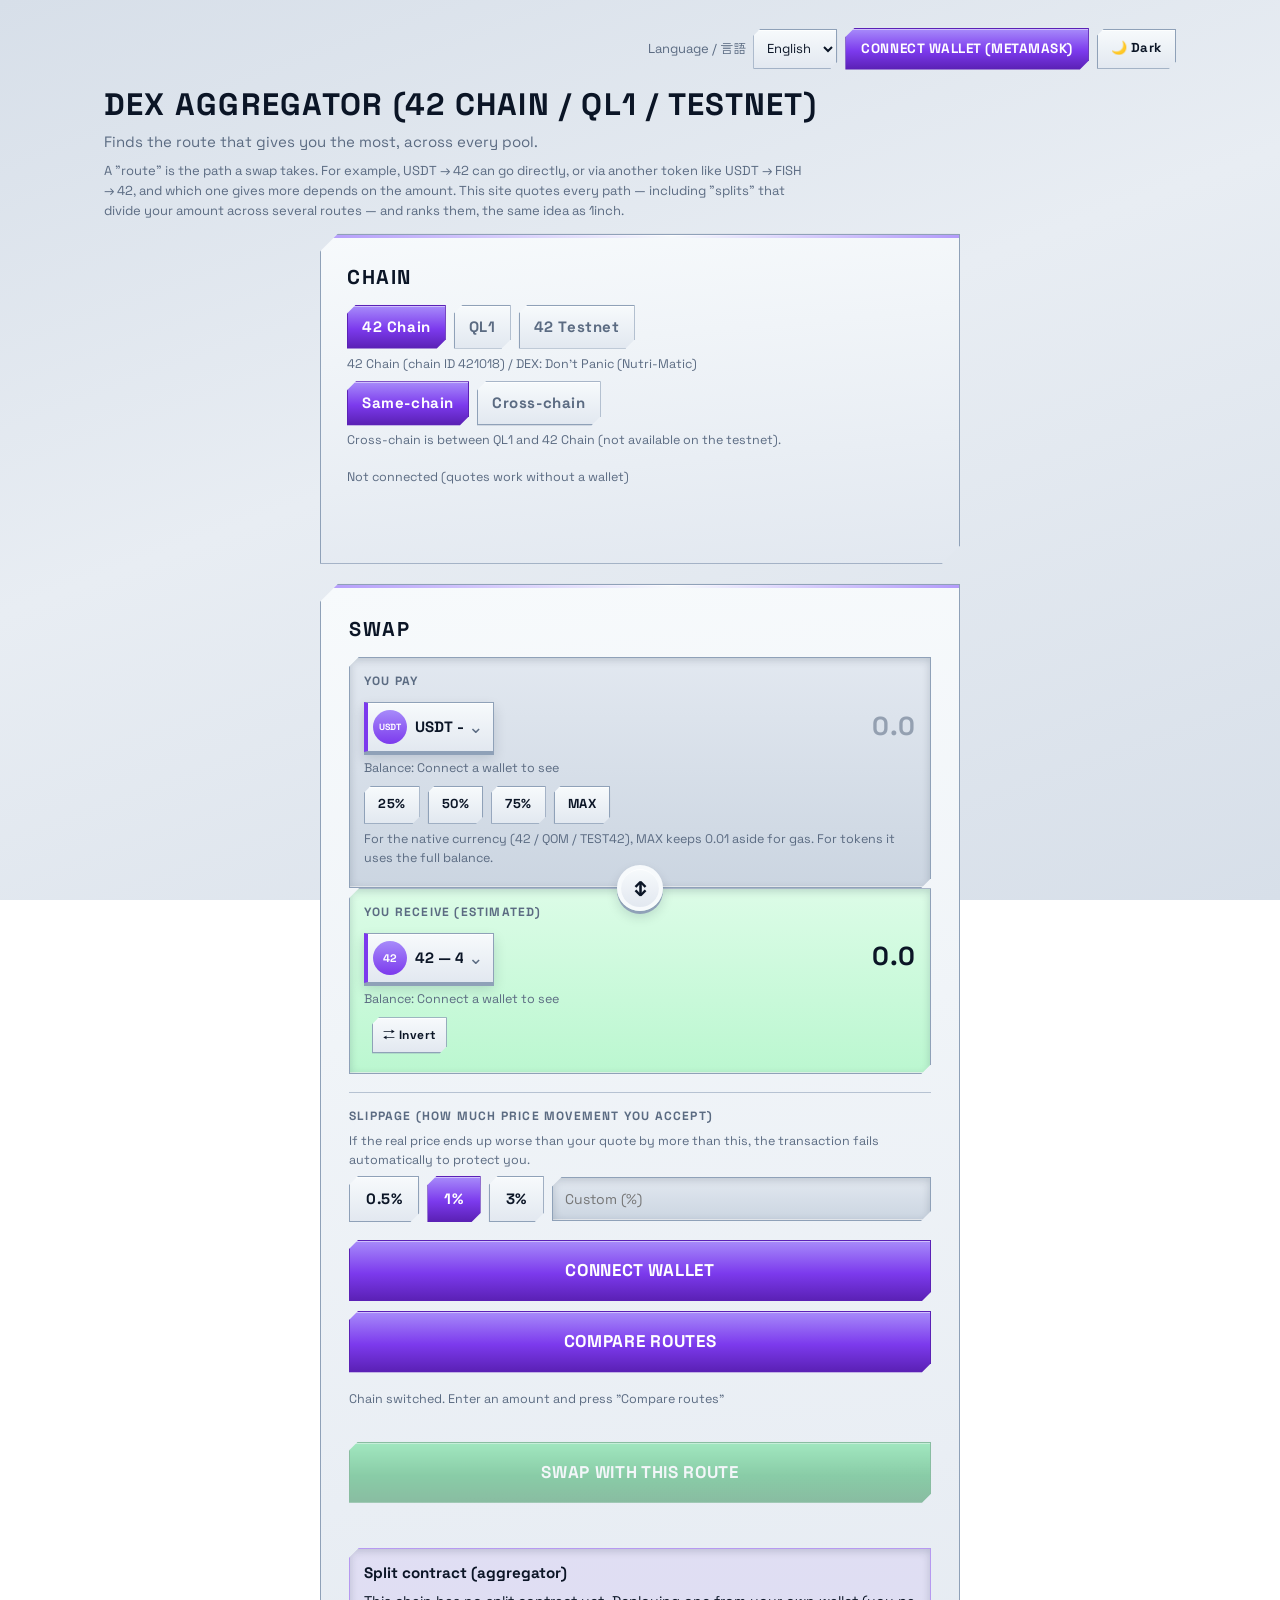
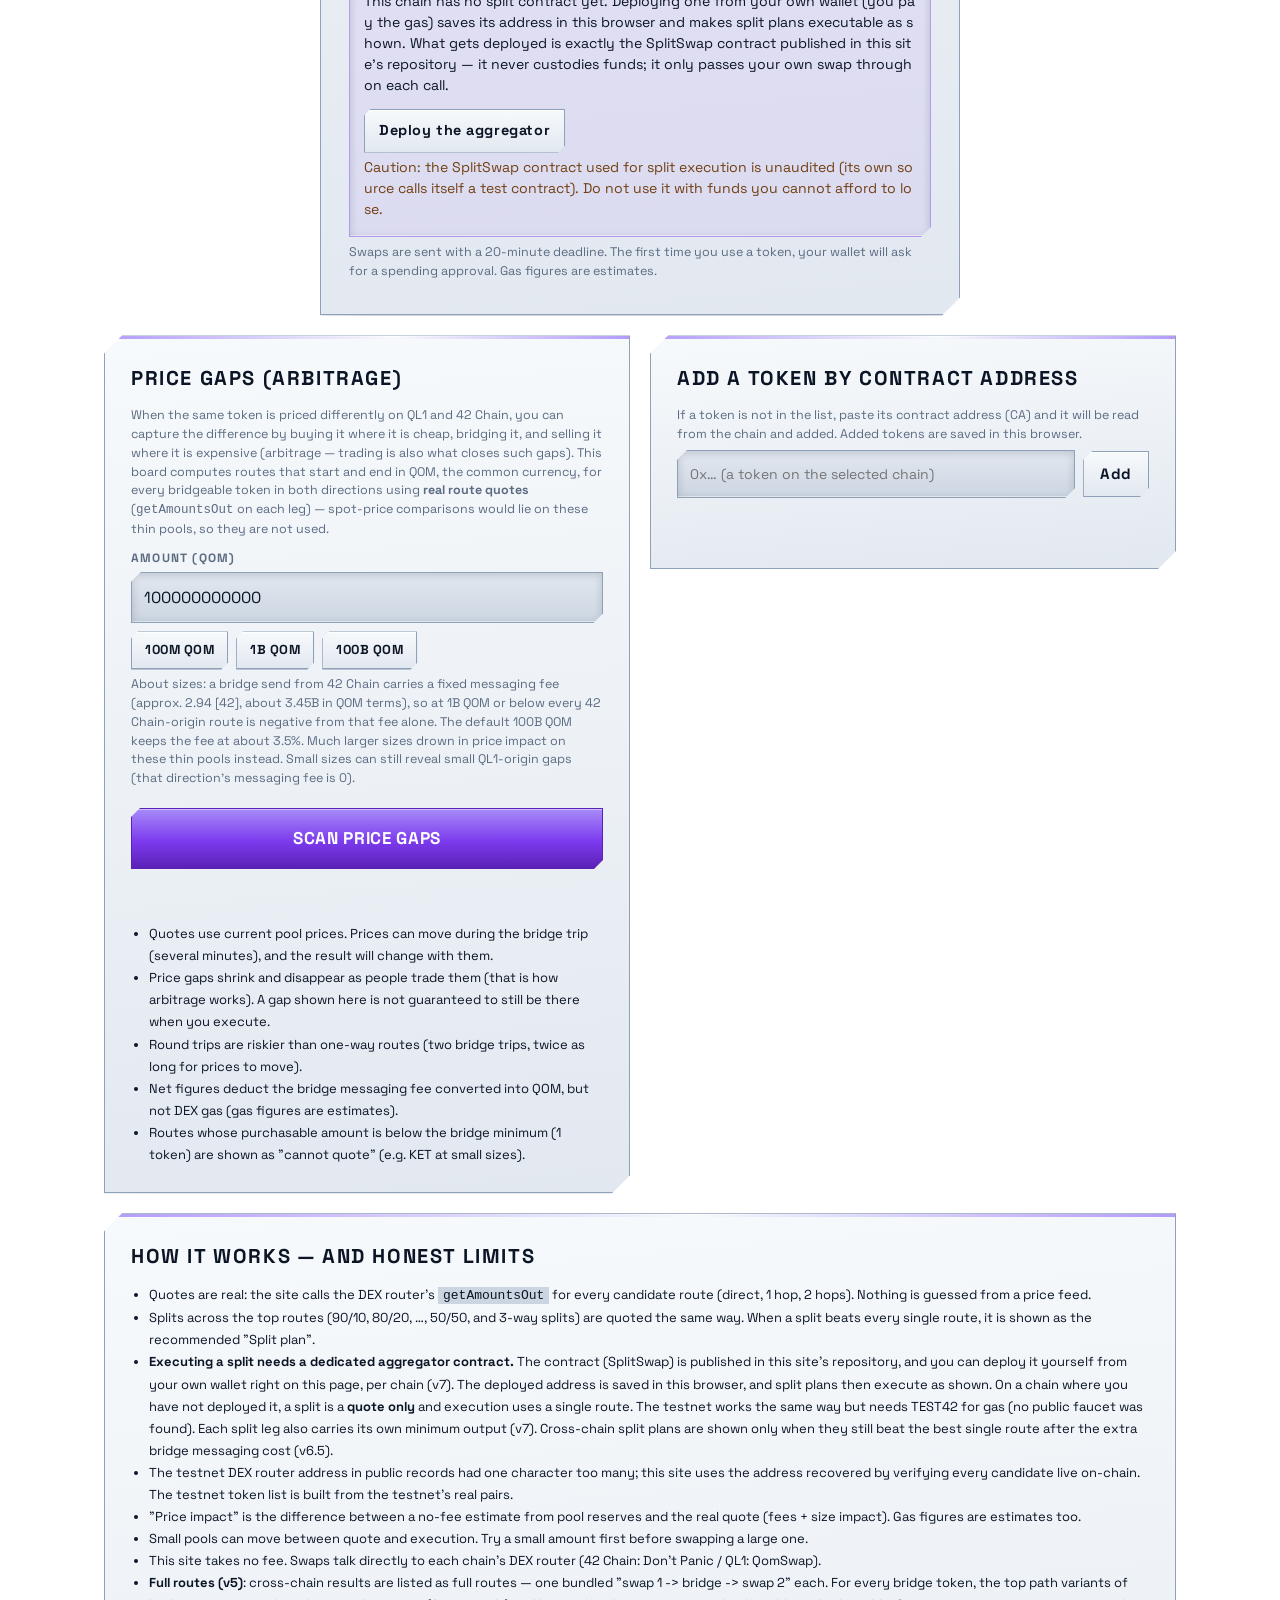
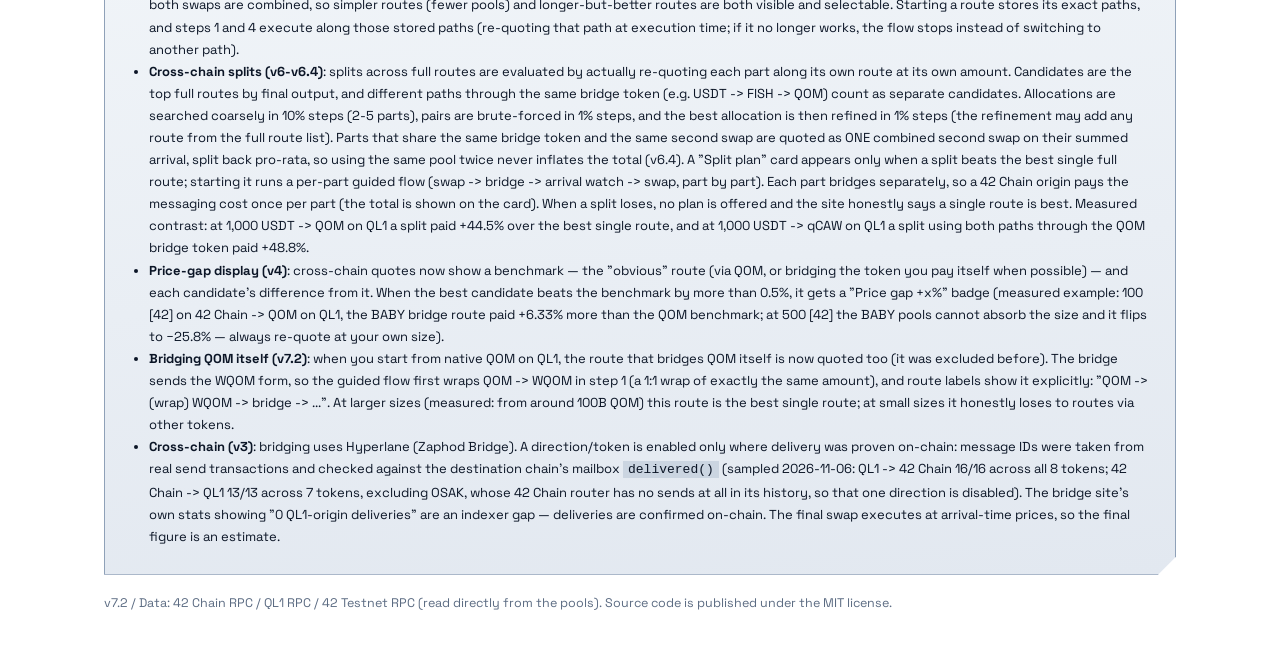
==== docs/en.html @ f406eeca "Always-visible connect button (2026-11-25): the connect buttons were already static and never hidden" ====
<!DOCTYPE html>
<html lang="en">
<head>
<meta charset="utf-8">
<meta name="viewport" content="width=device-width, initial-scale=1">
<title>DEX Aggregator (42 Chain / QL1 / 42 Testnet)</title>
<meta name="description" content="Compare direct, multi-hop and split routes across all pools on 42 Chain (Infinite), QL1 and the 42 testnet, and swap along the plan that gives you the most.">
<script>(function(){try{var t=localStorage.getItem('guppy-theme');document.documentElement.dataset.theme=(t==='dark'?'dark':'light');}catch(e){document.documentElement.dataset.theme='light';}})();</script>
<link rel="preconnect" href="https://fonts.googleapis.com">
<link rel="preconnect" href="https://fonts.gstatic.com" crossorigin>
<link href="https://fonts.googleapis.com/css2?family=Space+Grotesk:wght@500;600;700&family=Zen+Kaku+Gothic+New:wght@500;700;900&display=swap" rel="stylesheet">
<link rel="stylesheet" href="style.css?v=8">
</head>
<body>
<header>
  <div class="top-actions"><div class="lang-switch"><label>Language / 言語 <select id="langSel"><option value="en" selected>English</option><option value="ja">日本語</option></select></label></div><button id="connectBtn" type="button" class="header-connect">Connect wallet (MetaMask)</button><button id="themeToggle" type="button" class="theme-toggle" aria-label="Toggle background theme">🌙 Dark</button></div>
  <h1>DEX Aggregator (42 Chain / QL1 / Testnet)</h1>
  <p class="sub">Finds the route that gives you the most, across every pool.</p>
  <p class="sub small">A "route" is the path a swap takes. For example, USDT → 42 can go directly, or via another token like USDT → FISH → 42, and which one gives more depends on the amount. This site quotes every path — including "splits" that divide your amount across several routes — and ranks them, the same idea as 1inch.</p>
</header>
<main class="layout">

<div id="testnetBanner" class="testnet-banner" style="display:none">⚠ Testnet (TEST42) — this is not real money</div>

<section class="panel">
  <h2>Chain</h2>
  <div class="chain-row">
    <button id="chainInf" type="button" class="chain-btn active">42 Chain</button>
    <button id="chainQl1" type="button" class="chain-btn">QL1</button>
    <button id="chainTest" type="button" class="chain-btn">42 Testnet</button>
  </div>
  <p id="chainNote" class="count"></p>
  <div class="chain-row" style="margin-top:8px">
    <button id="modeSame" type="button" class="chain-btn active">Same-chain</button>
    <button id="modeCross" type="button" class="chain-btn">Cross-chain</button>
  </div>
  <p id="modeNote" class="count">Cross-chain is between QL1 and 42 Chain (not available on the testnet).</p>
  <div class="connect-row account-row">
    <span id="accountLine" class="count">Not connected (quotes work without a wallet)</span>
  </div>
  <p id="status" class="status"></p>
</section>

<section class="panel swap-panel" id="swapPanel">
  <h2>Swap</h2>

  <div class="pay-box">
    <div class="pay-label">You pay</div>
    <div class="pay-row">
      <div class="token-select-wrap"><span id="fromTokenBadge" class="token-badge" aria-hidden="true">USDT</span><select id="fromToken" aria-label="Token you pay"></select></div>
      <input id="amountIn" type="text" inputmode="decimal" autocomplete="off" placeholder="0.0" aria-label="Amount">
    </div>
    <p id="fromBalance" class="count"></p>
    <div class="chips">
      <button type="button" class="chip" data-pct="25">25%</button>
      <button type="button" class="chip" data-pct="50">50%</button>
      <button type="button" class="chip" data-pct="75">75%</button>
      <button type="button" class="chip" data-pct="MAX">MAX</button>
    </div>
    <p class="count">For the native currency (42 / QOM / TEST42), MAX keeps 0.01 aside for gas. For tokens it uses the full balance.</p>
  </div>

  <div class="flip-row"><button id="flipBtn" type="button" aria-label="Flip tokens">↓↑ Flip</button></div>

  <div class="pay-box receive">
    <div class="pay-label">You receive (estimated)</div>
    <div class="pay-row">
      <div class="token-select-wrap"><span id="toTokenBadge" class="token-badge" aria-hidden="true">42</span><select id="toToken" aria-label="Token you receive"></select></div>
      <div id="receiveOut" class="receive-out">0.0</div>
    </div>
    <p id="toBalance" class="count"></p>
    <p class="rate-row"><span id="rateLine"></span> <button id="rateInvertBtn" type="button" class="mini-btn" title="Invert rate">⇄ Invert</button></p>
    <p id="gasLine" class="count"></p>
  </div>

  <div class="slip">
    <div class="slip-label">Slippage (how much price movement you accept)</div>
    <p class="count">If the real price ends up worse than your quote by more than this, the transaction fails automatically to protect you.</p>
    <div class="slip-row">
      <button type="button" class="slip-btn" data-val="0.5">0.5%</button>
      <button type="button" class="slip-btn active" data-val="1">1%</button>
      <button type="button" class="slip-btn" data-val="3">3%</button>
      <input id="slipCustom" type="text" inputmode="decimal" placeholder="Custom (%)">
    </div>
  </div>

  <button id="connectBtnMain" type="button" class="big connect-cta">Connect wallet</button>
  <button id="quoteBtn" type="button" class="big">Compare routes</button>
  <div id="planArea"></div>
  <div id="routeList" class="route-list"></div>
  <p id="splitNote" class="split-note"></p>
  <p id="minLine" class="count"></p>
  <button id="swapBtn" type="button" class="big swap" disabled>Swap with this route</button>
  <p id="txResult" class="status"></p>
  <div id="aggArea" class="agg-area"></div>
  <p class="count">Swaps are sent with a 20-minute deadline. The first time you use a token, your wallet will ask for a spending approval. Gas figures are estimates.</p>
</section>

<section class="panel" id="crossPanel" style="display:none">
  <h2>Cross-chain swap (QL1 &lt;-&gt; 42 Chain)</h2>
  <p class="count">Swap into a token on the other chain. The flow has 4 steps — swap, bridge send, wait for arrival, final swap — and you confirm (sign) each step yourself. Nothing is sent automatically. Progress is saved in this browser, so you can close the page and resume.</p>
  <div class="fld">
    <span>Source chain -&gt; destination chain</span>
    <div class="chain-row" style="margin-top:6px">
      <button id="xSrcQl1" type="button" class="chain-btn active">From QL1</button>
      <button id="xSrcInf" type="button" class="chain-btn">From 42 Chain</button>
      <span class="count">-&gt; <b id="xDstLabel">42 Chain</b></span>
    </div>
  </div>
  <label class="fld">Token you pay (on the source chain)
    <span class="token-select-wrap token-select-wrap--field"><span id="xFromTokenBadge" class="token-badge" aria-hidden="true">QSWAP</span><select id="xFromToken" aria-label="Token you pay (cross-chain)"></select></span>
  </label>
  <p id="xFromBalance" class="count"></p>
  <label class="fld">Amount
    <input id="xAmount" type="text" inputmode="decimal" autocomplete="off" placeholder="0.0" aria-label="Amount (cross-chain)">
  </label>
  <label class="fld">Token you receive (on the destination chain)
    <span class="token-select-wrap token-select-wrap--field"><span id="xToTokenBadge" class="token-badge" aria-hidden="true">FISH</span><select id="xToToken" aria-label="Token you receive (cross-chain)"></select></span>
  </label>
  <button id="xQuoteBtn" type="button" class="big">Compare cross-chain</button>
  <p id="xStatus" class="status"></p>
  <div id="xCandidates" class="route-list"></div>
  <div id="xFlow"></div>
  <button id="xAbandon" type="button" style="display:none;margin-top:10px">Abandon (clear progress)</button>
  <p class="count">Only tokens with verified bridge deliveries can be used as the bridge token (QOM / BABY / CAW / FATHER / HAWK / KET / O / OSAK — except OSAK from 42 Chain to QL1, where no sends could be verified). <b>Any token with a working bridge connection can be used as the bridge token</b> — the mechanism does not differ per token. For each bridge token, the combinations of swap paths (full routes) are all listed, so you can see why a longer route pays more and what a simpler route would pay, and choose for yourself. Splits across full routes are quoted too, and a split plan card is shown only when a split actually beats the best single route (each part bridges separately, so the 42 Chain messaging cost is charged once per part). The bridge fee is 0. Sending from 42 Chain also costs a messaging fee (approx. 2.94 [42], re-fetched at send time); sending from QL1 measured 0. Arrival can take several minutes (one measured case took about 5 minutes).</p>
</section>

<section class="panel" id="arbPanel">
  <h2>Price gaps (arbitrage)</h2>
  <p class="count">When the same token is priced differently on QL1 and 42 Chain, you can capture the difference by buying it where it is cheap, bridging it, and selling it where it is expensive (arbitrage — trading is also what closes such gaps). This board computes routes that start and end in QOM, the common currency, for every bridgeable token in both directions using <b>real route quotes</b> (<code>getAmountsOut</code> on each leg) — spot-price comparisons would lie on these thin pools, so they are not used.</p>
  <p id="arbTestnetNote" class="count" style="display:none">Not available on the testnet (no QL1 testnet bridge is known). Select a mainnet chain.</p>
  <label class="fld">Amount (QOM)
    <input id="arbAmount" type="text" inputmode="decimal" autocomplete="off" value="100000000000" aria-label="Amount (QOM)">
  </label>
  <div class="chips">
    <button type="button" class="chip arb-chip" data-amt="100000000">100M QOM</button>
    <button type="button" class="chip arb-chip" data-amt="1000000000">1B QOM</button>
    <button type="button" class="chip arb-chip" data-amt="100000000000">100B QOM</button>
  </div>
  <p class="count">About sizes: a bridge send from 42 Chain carries a fixed messaging fee (approx. 2.94 [42], about 3.45B in QOM terms), so at 1B QOM or below every 42 Chain-origin route is negative from that fee alone. The default 100B QOM keeps the fee at about 3.5%. Much larger sizes drown in price impact on these thin pools instead. Small sizes can still reveal small QL1-origin gaps (that direction's messaging fee is 0).</p>
  <button id="arbScanBtn" type="button" class="big">Scan price gaps</button>
  <p id="arbStatus" class="status"></p>
  <div id="arbBoard" class="route-list"></div>
  <ul class="notes" style="margin-top:10px">
    <li>Quotes use current pool prices. Prices can move during the bridge trip (several minutes), and the result will change with them.</li>
    <li>Price gaps shrink and disappear as people trade them (that is how arbitrage works). A gap shown here is not guaranteed to still be there when you execute.</li>
    <li>Round trips are riskier than one-way routes (two bridge trips, twice as long for prices to move).</li>
    <li>Net figures deduct the bridge messaging fee converted into QOM, but not DEX gas (gas figures are estimates).</li>
    <li>Routes whose purchasable amount is below the bridge minimum (1 token) are shown as "cannot quote" (e.g. KET at small sizes).</li>
  </ul>
</section>

<section class="panel" id="caPanel">
  <h2>Add a token by contract address</h2>
  <p class="count">If a token is not in the list, paste its contract address (CA) and it will be read from the chain and added. Added tokens are saved in this browser.</p>
  <div class="ca-row">
    <input id="caInput" type="text" placeholder="0x… (a token on the selected chain)" autocomplete="off" spellcheck="false">
    <button id="caAddBtn" type="button">Add</button>
  </div>
  <p id="caMsg" class="status"></p>
</section>

<section class="panel">
  <h2>How it works — and honest limits</h2>
  <ul class="notes">
    <li>Quotes are real: the site calls the DEX router's <code>getAmountsOut</code> for every candidate route (direct, 1 hop, 2 hops). Nothing is guessed from a price feed.</li>
    <li>Splits across the top routes (90/10, 80/20, …, 50/50, and 3-way splits) are quoted the same way. When a split beats every single route, it is shown as the recommended "Split plan".</li>
    <li><b>Executing a split needs a dedicated aggregator contract.</b> The contract (SplitSwap) is published in this site's repository, and you can deploy it yourself from your own wallet right on this page, per chain (v7). The deployed address is saved in this browser, and split plans then execute as shown. On a chain where you have not deployed it, a split is a <b>quote only</b> and execution uses a single route. The testnet works the same way but needs TEST42 for gas (no public faucet was found). Each split leg also carries its own minimum output (v7). Cross-chain split plans are shown only when they still beat the best single route after the extra bridge messaging cost (v6.5).</li>
    <li>The testnet DEX router address in public records had one character too many; this site uses the address recovered by verifying every candidate live on-chain. The testnet token list is built from the testnet's real pairs.</li>
    <li>"Price impact" is the difference between a no-fee estimate from pool reserves and the real quote (fees + size impact). Gas figures are estimates too.</li>
    <li>Small pools can move between quote and execution. Try a small amount first before swapping a large one.</li>
    <li>This site takes no fee. Swaps talk directly to each chain's DEX router (42 Chain: Don't Panic / QL1: QomSwap).</li>
    <li><b>Full routes (v5)</b>: cross-chain results are listed as full routes — one bundled "swap 1 -&gt; bridge -&gt; swap 2" each. For every bridge token, the top path variants of both swaps are combined, so simpler routes (fewer pools) and longer-but-better routes are both visible and selectable. Starting a route stores its exact paths, and steps 1 and 4 execute along those stored paths (re-quoting that path at execution time; if it no longer works, the flow stops instead of switching to another path).</li>
    <li><b>Cross-chain splits (v6-v6.4)</b>: splits across full routes are evaluated by actually re-quoting each part along its own route at its own amount. Candidates are the top full routes by final output, and different paths through the same bridge token (e.g. USDT -&gt; FISH -&gt; QOM) count as separate candidates. Allocations are searched coarsely in 10% steps (2-5 parts), pairs are brute-forced in 1% steps, and the best allocation is then refined in 1% steps (the refinement may add any route from the full route list). Parts that share the same bridge token and the same second swap are quoted as ONE combined second swap on their summed arrival, split back pro-rata, so using the same pool twice never inflates the total (v6.4). A "Split plan" card appears only when a split beats the best single full route; starting it runs a per-part guided flow (swap -&gt; bridge -&gt; arrival watch -&gt; swap, part by part). Each part bridges separately, so a 42 Chain origin pays the messaging cost once per part (the total is shown on the card). When a split loses, no plan is offered and the site honestly says a single route is best. Measured contrast: at 1,000 USDT -&gt; QOM on QL1 a split paid +44.5% over the best single route, and at 1,000 USDT -&gt; qCAW on QL1 a split using both paths through the QOM bridge token paid +48.8%.</li>
    <li><b>Price-gap display (v4)</b>: cross-chain quotes now show a benchmark — the "obvious" route (via QOM, or bridging the token you pay itself when possible) — and each candidate's difference from it. When the best candidate beats the benchmark by more than 0.5%, it gets a "Price gap +x%" badge (measured example: 100 [42] on 42 Chain -&gt; QOM on QL1, the BABY bridge route paid +6.33% more than the QOM benchmark; at 500 [42] the BABY pools cannot absorb the size and it flips to −25.8% — always re-quote at your own size).</li>
    <li><b>Bridging QOM itself (v7.2)</b>: when you start from native QOM on QL1, the route that bridges QOM itself is now quoted too (it was excluded before). The bridge sends the WQOM form, so the guided flow first wraps QOM -&gt; WQOM in step 1 (a 1:1 wrap of exactly the same amount), and route labels show it explicitly: "QOM -&gt; (wrap) WQOM -&gt; bridge -&gt; ...". At larger sizes (measured: from around 100B QOM) this route is the best single route; at small sizes it honestly loses to routes via other tokens.</li>
    <li><b>Cross-chain (v3)</b>: bridging uses Hyperlane (Zaphod Bridge). A direction/token is enabled only where delivery was proven on-chain: message IDs were taken from real send transactions and checked against the destination chain's mailbox <code>delivered()</code> (sampled 2026-11-06: QL1 -&gt; 42 Chain 16/16 across all 8 tokens; 42 Chain -&gt; QL1 13/13 across 7 tokens, excluding OSAK, whose 42 Chain router has no sends at all in its history, so that one direction is disabled). The bridge site's own stats showing "0 QL1-origin deliveries" are an indexer gap — deliveries are confirmed on-chain. The final swap executes at arrival-time prices, so the final figure is an estimate.</li>
  </ul>
</section>

</main>
<footer>
  <p>v7.2 / Data: 42 Chain RPC / QL1 RPC / 42 Testnet RPC (read directly from the pools). Source code is published under the MIT license.</p>
</footer>

<dialog id="connDlg">
  <h3 id="connTitle">Wallet connected</h3>
  <p class="conn-addr" id="connAddr">—</p>
  <div class="conn-row">
    <button id="disconnectBtn" type="button" class="danger">Disconnect</button>
    <button id="connClose" type="button" aria-label="Close">✕</button>
  </div>
</dialog>

<script>
(function(){
  var btn=document.getElementById('themeToggle'); if(!btn) return;
  var isJa=(document.documentElement.lang||'').indexOf('ja')===0;
  function label(){ var d=document.documentElement.dataset.theme==='dark'; btn.textContent=d?(isJa?'\u2600\uFE0F \u767D\u80CC\u666F':'\u2600\uFE0F Light'):(isJa?'\uD83C\uDF19 \u9ED2\u80CC\u666F':'\uD83C\uDF19 Dark'); }
  label();
  btn.addEventListener('click',function(){ var next=document.documentElement.dataset.theme==='dark'?'light':'dark'; document.documentElement.dataset.theme=next; try{localStorage.setItem('guppy-theme',next);}catch(e){} label(); });
})();
</script>
<script src="app.js?v=18"></script>
</body>
</html>
---- docs/style.css ----
/* DEX Aggregator — Guppy's Guide UI Canon v2 (Qom DEX design language), accent slot #2 violet.
   Angular clip-path cuts, 3D press-down buttons, steel tokens. Display layer only. */
:root, :root[data-theme="light"] {
  color-scheme: light;
  --bg:#e8edf3; --bg2:#d7dfe9; --card:#f7fafc; --panel:#e2e8f0; --panel2:#cbd5e1;
  --text:#0b1526; --muted:#5b6b82; --line:#b6c2d2; --line-d:#8fa1b8;
  --accent:#7c3aed; --accent-2:#a78bfa; --accent-d:#5b21b6; --accent-ink:#ffffff;
  --green:#16a34a; --green-d:#15803d; --red:#dc2626; --red-d:#991b1b;
  --shadow-card:0 24px 48px -12px rgba(7,25,48,.35), 0 4px 10px rgba(7,25,48,.18), inset 0 1px 0 rgba(255,255,255,.9);
  --shadow-btn:0 5px 0 var(--accent-d), 0 10px 18px rgba(124,58,237,.35), inset 0 1px 0 rgba(255,255,255,.45);
  --shadow-chip:0 3px 0 var(--line-d), 0 6px 12px rgba(7,25,48,.15), inset 0 1px 0 rgba(255,255,255,.8);
  --inset-panel:inset 0 2px 8px rgba(7,25,48,.18), inset 0 -1px 0 rgba(255,255,255,.65);
  /* legacy aliases (kept so existing rules / generated markup keep working) */
  --input-bg:#ffffff; --chip:#cbd5e1; --accent-strong:#5b21b6; --success:#16a34a;
  --inset:linear-gradient(180deg,#e2e8f0,#cbd5e1); --inset-green:linear-gradient(180deg,#dcfce7,#bbf7d0);
  --selected-bg:#ede9fe; --selected-line:#7c3aed;
  --code-bg:#cbd5e1; --warn-bg:#fef9c3; --warn-line:#b45309; --warn-text:#713f12;
  --agg-bg:rgba(124,58,237,.08); --agg-line:rgba(124,58,237,.42); --danger:#dc2626; --pos:#16a34a; --link:#5b21b6;
  --pill-bg:#f7fafc; --badge-bg:linear-gradient(180deg,#a78bfa,#7c3aed); --badge-text:#ffffff;
  --card-gradient:linear-gradient(175deg,#f7fafc,#e2e8f0);
  --primary-bottom:#5b21b6; --success-bottom:#15803d;
  --warn-gradient:linear-gradient(180deg,#fef9c3,#fde68a);
  --card-shadow:0 24px 48px -12px rgba(7,25,48,.35), 0 4px 10px rgba(7,25,48,.18), inset 0 1px 0 rgba(255,255,255,.9);
}
:root[data-theme="dark"] {
  color-scheme: dark;
  --bg:#05080e; --bg2:#0a1220; --card:#0d1626; --panel:#0a101d; --panel2:#111c30;
  --text:#e8f1fc; --muted:#8fa5c0; --line:#22344f; --line-d:#31496b;
  --accent:#7c3aed; --accent-2:#a78bfa; --accent-d:#2e1065; --accent-ink:#ffffff;
  --green:#16a34a; --green-d:#14532d; --red:#dc2626; --red-d:#991b1b;
  --shadow-card:0 24px 48px -12px rgba(0,0,0,.8), 0 4px 10px rgba(0,0,0,.5), inset 0 1px 0 rgba(148,197,255,.14);
  --shadow-btn:0 5px 0 #1e0a45, 0 10px 18px rgba(124,58,237,.35), inset 0 1px 0 rgba(255,255,255,.35);
  --shadow-chip:0 3px 0 #060d18, 0 6px 12px rgba(0,0,0,.45), inset 0 1px 0 rgba(148,197,255,.18);
  --inset-panel:inset 0 2px 10px rgba(0,0,0,.6), inset 0 -1px 0 rgba(148,197,255,.08);
  /* legacy aliases */
  --input-bg:#0a101d; --chip:#111c30; --accent-strong:#a78bfa; --success:#22c55e;
  --inset:linear-gradient(180deg,#0a101d,#111c30); --inset-green:linear-gradient(180deg,#0f2c1e,#0a2016);
  --selected-bg:#241547; --selected-line:#a78bfa;
  --code-bg:#111c30; --warn-bg:#292524; --warn-line:#b45309; --warn-text:#fde68a;
  --agg-bg:rgba(124,58,237,.16); --agg-line:rgba(167,139,250,.42); --danger:#f87171; --pos:#4ade80; --link:#a78bfa;
  --pill-bg:#0d1626; --badge-bg:linear-gradient(180deg,#a78bfa,#7c3aed); --badge-text:#ffffff;
  --card-gradient:linear-gradient(175deg,#0d1626,#0a101d);
  --primary-bottom:#1e0a45; --success-bottom:#14532d;
  --warn-gradient:linear-gradient(180deg,#292524,#1c1917);
  --card-shadow:0 24px 48px -12px rgba(0,0,0,.8), 0 4px 10px rgba(0,0,0,.5), inset 0 1px 0 rgba(148,197,255,.14);
}
* { box-sizing: border-box; }
body { margin: 0; font-family: "Space Grotesk", "Zen Kaku Gothic New", system-ui, sans-serif; color: var(--text); line-height: 1.6; -webkit-font-smoothing: antialiased;
  background:
    linear-gradient(160deg, var(--bg2), var(--bg) 45%, var(--bg2)),
    repeating-linear-gradient(115deg, transparent 0 46px, rgba(167,139,250,.05) 46px 47px);
  background-attachment: fixed; min-height: 100vh; }
button, input, select, textarea { font: inherit; }
header { padding: 18px 16px 2px; max-width: 640px; margin: 0 auto; position: relative; }
header h1 { padding-right: 0; }
h1 { font-size: 27px; margin: 0 0 6px; line-height: 1.3; letter-spacing: .04em; font-weight: 700; text-transform: uppercase; }
.sub { color: var(--muted); margin: 0 0 8px; line-height: 1.55; font-size: 14px; }
.sub.small { font-size: 12.5px; color: var(--muted); }
.status { color: var(--accent); font-size: 13px; min-height: 18px; line-height: 1.5; word-break: break-all; }
:root[data-theme="dark"] .status { color: var(--accent-2); }
.status a { color: var(--link); }
button { background: linear-gradient(180deg, var(--card), var(--panel)); color: var(--text); border: 1px solid var(--line-d); padding: 10px 16px; font-size: 15px; cursor: pointer; min-height: 44px; font-weight: 700; letter-spacing: .04em; box-shadow: var(--shadow-chip); clip-path: polygon(9px 0, 100% 0, 100% calc(100% - 9px), calc(100% - 9px) 100%, 0 100%, 0 9px); transition: transform .08s ease, box-shadow .08s ease, opacity .15s ease, filter .15s ease; }
button:not(:disabled):hover { filter: brightness(1.05); }
button:not(:disabled):active { transform: translateY(2px); box-shadow: 0 1px 0 var(--line-d); }
button:disabled { opacity: .45; cursor: not-allowed; transform: none; }
button.big { width: 100%; padding: 16px 18px; font-size: 17px; margin-top: 14px; font-weight: 700; min-height: 58px; background: linear-gradient(180deg, var(--accent-2), var(--accent) 55%, var(--accent-d)); color: var(--accent-ink); border-color: var(--accent-d); box-shadow: var(--shadow-btn); text-transform: uppercase; }
button.big:active:not(:disabled) { transform: translateY(4px); box-shadow: 0 1px 0 var(--accent-d), 0 4px 8px rgba(124,58,237,.3), inset 0 1px 0 rgba(255,255,255,.3); }
button.big.swap { background: linear-gradient(180deg, #4ade80, var(--green) 55%, var(--green-d)); color: #fff; border-color: var(--green-d); box-shadow: 0 5px 0 var(--green-d), 0 10px 18px rgba(22,163,74,.35), inset 0 1px 0 rgba(255,255,255,.45); }
button.big.swap:active:not(:disabled) { transform: translateY(4px); box-shadow: 0 1px 0 var(--green-d), 0 4px 8px rgba(22,163,74,.3), inset 0 1px 0 rgba(255,255,255,.3); }
.layout { max-width: 640px; margin: 0 auto; padding: 0 16px; display: block; }
.panel { position: relative; background: linear-gradient(175deg, var(--card), var(--panel)); border: 1px solid var(--line-d); padding: 20px; margin: 14px 0; width: 100%; box-shadow: var(--shadow-card); clip-path: polygon(18px 0, 100% 0, 100% calc(100% - 18px), calc(100% - 18px) 100%, 0 100%, 0 18px); }
.panel::before { content: ""; position: absolute; top: 0; left: 0; right: 0; height: 3px; background: linear-gradient(90deg, var(--accent-2), transparent 55%, var(--accent-2)); opacity: .85; }
.panel h2 { font-size: 19px; margin: 0 0 12px; letter-spacing: .08em; text-transform: uppercase; }
.count { color: var(--muted); font-size: 12.5px; line-height: 1.5; margin: 6px 0; }
.chain-row, .connect-row, .ca-row, .slip-row, .chips { display: flex; gap: 8px; flex-wrap: wrap; align-items: center; }
.chain-btn { background: linear-gradient(180deg, var(--card), var(--panel)); color: var(--muted); padding: 9px 14px; }
.chain-btn.active { background: linear-gradient(180deg, var(--accent-2), var(--accent) 55%, var(--accent-d)); color: #fff; border-color: var(--accent-d); box-shadow: var(--shadow-btn); }
.connect-row { margin-top: 10px; }
.fld { display: block; margin-top: 10px; font-size: 12px; letter-spacing: .1em; text-transform: uppercase; color: var(--muted); font-weight: 700; }
.fld select, .fld input { width: 100%; box-sizing: border-box; margin-top: 4px; padding: 12px; font-size: 16px; letter-spacing: normal; text-transform: none; font-weight: 400; border: 1px solid var(--line-d); background: linear-gradient(180deg, var(--panel), var(--panel2)); box-shadow: var(--inset-panel); color: var(--text); min-height: 48px; clip-path: polygon(10px 0, 100% 0, 100% calc(100% - 10px), calc(100% - 10px) 100%, 0 100%, 0 10px); }
/* Native dropdown popups follow the theme via color-scheme above; these
   rules are a belt-and-braces fallback so option text can never render
   near-white on a light popup (or the reverse) again. Applies to every
   select on the page (same-chain, cross-chain, language switcher). */
select option { background: var(--input-bg); color: var(--text); }
select option:checked { background: var(--chip); }
.fld select:focus, .fld input:focus, .ca-row input:focus, #slipCustom:focus { outline: none; border-color: var(--accent); box-shadow: 0 0 0 2px rgba(124,58,237,.25); }

/* ---- v4 arbitrage ---- */
.badge.gap { background: #c9a227; color: #1a1405; padding: 2px 7px; font-size: 11px; font-weight: 700; clip-path: polygon(8px 0, 100% 0, 100% calc(100% - 8px), calc(100% - 8px) 100%, 0 100%, 0 8px); }
.badge.bench { background: linear-gradient(180deg, var(--card), var(--panel)); color: var(--text); border: 1px solid var(--line-d); padding: 2px 7px; font-size: 11px; clip-path: polygon(8px 0, 100% 0, 100% calc(100% - 8px), calc(100% - 8px) 100%, 0 100%, 0 8px); }
.arb-group { font-weight: 700; color: var(--text); margin: 14px 0 2px; font-size: 14px; line-height: 1.5; }
.arb-net.pos { color: var(--pos); }
.arb-net.neg { color: var(--danger); }
.arb-neg-label { color: var(--danger); }
.chips { margin-top: 8px; }
.chip { background: linear-gradient(180deg, var(--card), var(--panel)); color: var(--text); padding: 7px 13px; font-size: 13px; min-height: 38px; clip-path: polygon(7px 0, 100% 0, 100% calc(100% - 7px), calc(100% - 7px) 100%, 0 100%, 0 7px); }
.flip-row { position: relative; z-index: 4; height: 0; margin: 0; text-align: center; }
#flipBtn { position: absolute; left: 50%; top: 0; transform: translate(-50%, -50%); width: 46px; height: 46px; min-height: 46px; padding: 0; border: 4px solid var(--card); border-radius: 50%; clip-path: none; background: linear-gradient(180deg, var(--card), var(--panel)); color: var(--text); font-size: 0; box-shadow: var(--shadow-chip); }
#flipBtn::before { content: "↕"; font-size: 21px; line-height: 1; font-weight: 800; }
#flipBtn:active { transform: translate(-50%, -50%); box-shadow: var(--shadow-chip); }
.slip { margin-top: 18px; border-top: 1px solid var(--line); padding-top: 14px; }
.slip-label { font-size: 12px; letter-spacing: .1em; text-transform: uppercase; color: var(--muted); font-weight: 700; }
.slip-btn { background: linear-gradient(180deg, var(--card), var(--panel)); color: var(--text); }
.slip-btn.active { background: linear-gradient(180deg, var(--accent-2), var(--accent) 55%, var(--accent-d)); color: #fff; border-color: var(--accent-d); box-shadow: var(--shadow-btn); }
#slipCustom { flex: 1 1 110px; padding: 10px 12px; border: 1px solid var(--line-d); background: linear-gradient(180deg, var(--panel), var(--panel2)); box-shadow: var(--inset-panel); color: var(--text); font-size: 14px; min-height: 44px; clip-path: polygon(10px 0, 100% 0, 100% calc(100% - 10px), calc(100% - 10px) 100%, 0 100%, 0 10px); }
.ca-row input { flex: 1 1 220px; padding: 10px 12px; border: 1px solid var(--line-d); background: linear-gradient(180deg, var(--panel), var(--panel2)); box-shadow: var(--inset-panel); color: var(--text); font-size: 14px; min-height: 48px; clip-path: polygon(10px 0, 100% 0, 100% calc(100% - 10px), calc(100% - 10px) 100%, 0 100%, 0 10px); }
.route-list { display: flex; flex-direction: column; gap: 8px; margin-top: 12px; }
.route-card { display: block; width: 100%; text-align: left; background: linear-gradient(180deg, var(--card), var(--panel)); color: var(--text); border: 1px solid var(--line-d); padding: 14px; min-height: 44px; box-shadow: var(--shadow-chip); clip-path: polygon(10px 0, 100% 0, 100% calc(100% - 10px), calc(100% - 10px) 100%, 0 100%, 0 10px); }
.route-card.selected { border-color: var(--selected-line); background: var(--selected-bg); }
.route-card .r-head { display: flex; align-items: baseline; gap: 8px; flex-wrap: wrap; }
.r-rank { font-size: 12px; color: var(--muted); }
.badge.best { background: var(--success); color: #fff; padding: 2px 7px; font-size: 11px; clip-path: polygon(8px 0, 100% 0, 100% calc(100% - 8px), calc(100% - 8px) 100%, 0 100%, 0 8px); }
.r-out { font-size: 16px; font-weight: 700; word-break: break-all; }
.r-line { display: block; font-size: 12.5px; color: var(--muted); margin-top: 4px; line-height: 1.5; word-break: break-all; }
.split-note { color: #8a6d00; font-size: 12.5px; line-height: 1.6; }
:root[data-theme="dark"] .split-note { color: #ffd98a; }
.notes { color: var(--text); line-height: 1.7; font-size: 13px; padding-left: 18px; margin: 0; }
.notes code { background: var(--code-bg); color: var(--text); padding: 1px 5px; }
footer { max-width: 640px; margin: 0 auto; padding: 4px 16px 30px; color: var(--muted); font-size: 12px; line-height: 1.6; }

/* ---- v2 additions ---- */
.top-actions { display: flex; gap: 8px; align-items: center; flex-wrap: wrap; justify-content: flex-end; margin: 0 0 14px; }
.lang-switch { margin-left: 0; font-size: 13px; color: var(--muted); white-space: nowrap; }
.lang-switch a { color: var(--link); font-size: 13px; }
.lang-switch select { margin-left: 4px; background: linear-gradient(180deg, var(--card), var(--panel)); color: var(--text); border: 1px solid var(--line-d); box-shadow: var(--shadow-chip); padding: 6px 9px; font-size: 13px; min-height: 40px; clip-path: polygon(7px 0, 100% 0, 100% calc(100% - 7px), calc(100% - 7px) 100%, 0 100%, 0 7px); }
.theme-toggle { background: linear-gradient(180deg, var(--card), var(--panel)); color: var(--text); border: 1px solid var(--line-d); padding: 8px 13px; font-size: 13px; min-height: 40px; white-space: nowrap; box-shadow: var(--shadow-chip); clip-path: polygon(7px 0, 100% 0, 100% calc(100% - 7px), calc(100% - 7px) 100%, 0 100%, 0 7px); }
.header-connect { padding: 9px 15px; font-size: 13.5px; min-height: 40px; white-space: nowrap; background: linear-gradient(180deg, var(--accent-2), var(--accent) 55%, var(--accent-d)); color: #fff; border-color: var(--accent-d); box-shadow: var(--shadow-btn); text-transform: uppercase; }
.header-connect:active:not(:disabled) { transform: translateY(4px); box-shadow: 0 1px 0 var(--accent-d), 0 4px 8px rgba(124,58,237,.3), inset 0 1px 0 rgba(255,255,255,.3); }
/* Notice construction (canon §4): flat strip, 6px left bar, NOT clipped.
   Visibility/text/logic of the testnet banner are unchanged. */
.testnet-banner { max-width: 640px; width: 100%; margin: 12px auto 0; background: linear-gradient(180deg, #fef9c3, #fde68a); border: 1px solid #b45309; border-left: 6px solid #b45309; color: #713f12; padding: 10px 14px; font-size: 14px; font-weight: 700; text-align: center; box-shadow: 0 8px 16px rgba(180,83,9,.2); }
:root[data-theme="dark"] .testnet-banner { background: linear-gradient(180deg, #292524, #1c1917); color: #fde68a; border-color: #b45309; }
.layout > .testnet-banner { width: 100%; margin: 12px 0 0; grid-column: 1 / -1; }
.swap-panel { padding: 22px; }
.pay-box { background: linear-gradient(180deg, var(--panel), var(--panel2)); border: 1px solid var(--line-d); box-shadow: var(--inset-panel); padding: 14px; margin-top: 10px; clip-path: polygon(10px 0, 100% 0, 100% calc(100% - 10px), calc(100% - 10px) 100%, 0 100%, 0 10px); }
.pay-box.receive { background: var(--inset-green); margin-top: 0; }
.pay-label { font-size: 12px; letter-spacing: .1em; text-transform: uppercase; font-weight: 700; color: var(--muted); margin-bottom: 10px; }
.pay-row { display: flex; gap: 10px; align-items: center; flex-wrap: nowrap; }
.token-select-wrap { position: relative; flex: 0 1 168px; min-width: 0; display: inline-flex; align-items: center; gap: 8px; background: linear-gradient(180deg, var(--card), var(--panel)); border: 1px solid var(--line-d); border-left: 4px solid var(--accent); padding: 5px 10px 5px 5px; box-shadow: var(--shadow-chip); }
.token-select-wrap::after { content: "⌄"; color: var(--muted); font-size: 18px; line-height: 1; pointer-events: none; margin-left: -3px; }
.token-badge { flex: 0 0 34px; width: 34px; height: 34px; border-radius: 50%; display: inline-flex; align-items: center; justify-content: center; background: var(--badge-bg); color: var(--badge-text); font-size: 11px; font-weight: 700; letter-spacing: -.02em; overflow: hidden; }
.token-badge[data-len="3"] { font-size: 10px; }
.token-badge[data-len="4"] { font-size: 9px; }
.token-badge[data-len="5"] { font-size: 8px; }
.token-badge[data-len="6"] { font-size: 7px; }
.pay-row select { flex: 1 1 auto; width: 100%; padding: 7px 0; font-size: 15px; font-weight: 700; border: 0; background: transparent; color: var(--text); min-width: 0; min-height: 38px; appearance: none; -webkit-appearance: none; }
.pay-row select:focus { outline: none; }
.pay-row input { flex: 1 1 auto; width: 100%; padding: 4px 0; font-size: 26px; font-weight: 700; letter-spacing: .02em; text-align: right; border: 0; background: transparent; color: var(--text); min-width: 0; min-height: 52px; }
.pay-row input:focus { outline: none; }
.pay-row input::placeholder { color: var(--muted); opacity: .55; }
.receive-out { flex: 1 1 auto; width: 100%; padding: 4px 0; font-size: 26px; font-weight: 700; letter-spacing: .02em; text-align: right; border: 0; background: transparent; color: var(--text); min-width: 0; min-height: 52px; word-break: break-all; }
.rate-row { font-size: 13px; color: var(--muted); margin: 8px 0 0; display: flex; gap: 8px; align-items: center; flex-wrap: wrap; }
.mini-btn { background: linear-gradient(180deg, var(--card), var(--panel)); color: var(--text); padding: 6px 10px; font-size: 12px; min-height: 36px; clip-path: polygon(7px 0, 100% 0, 100% calc(100% - 7px), calc(100% - 7px) 100%, 0 100%, 0 7px); }
.split-card { margin-top: 12px; }
.split-leg { display: block; margin-top: 8px; }
.split-leg-head { display: flex; gap: 8px; align-items: baseline; flex-wrap: wrap; }
.pct-chip { background: var(--accent); color: #fff; padding: 2px 8px; font-size: 12px; font-weight: 700; flex: 0 0 auto; clip-path: polygon(8px 0, 100% 0, 100% calc(100% - 8px), calc(100% - 8px) 100%, 0 100%, 0 8px); }
.split-path { font-size: 12.5px; color: var(--text); word-break: break-all; }
.split-leg-out { font-size: 12.5px; color: var(--pos); margin-left: auto; }
.split-bar { display: block; height: 8px; background: var(--panel2); margin-top: 4px; overflow: hidden; }
.split-bar-fill { display: block; height: 100%; background: linear-gradient(90deg, var(--accent), var(--success)); }

/* ---- v3 cross-chain ---- */
.x-start { margin-top: 10px; background: linear-gradient(180deg, #4ade80, var(--green) 55%, var(--green-d)); color: #fff; border-color: var(--green-d); box-shadow: 0 5px 0 var(--green-d), 0 10px 18px rgba(22,163,74,.35), inset 0 1px 0 rgba(255,255,255,.45); text-transform: uppercase; }
.x-start:active:not(:disabled) { transform: translateY(4px); box-shadow: 0 1px 0 var(--green-d), 0 4px 8px rgba(22,163,74,.3), inset 0 1px 0 rgba(255,255,255,.3); }
/* ---- v5 full routes ---- */
.fullpath { font-size: 13px; color: var(--text); line-height: 1.8; word-break: normal; }
.fullpath .tok { white-space: nowrap; }
.fullpath .bridge-mark { color: var(--accent); font-weight: 700; }
.fullpath .path-arrow { color: var(--muted); }
.xflow { margin-top: 14px; display: flex; flex-direction: column; gap: 8px; }
.xstep { background: var(--inset); border: 1px solid var(--line-d); box-shadow: var(--inset-panel); padding: 12px 14px; clip-path: polygon(10px 0, 100% 0, 100% calc(100% - 10px), calc(100% - 10px) 100%, 0 100%, 0 10px); }
.xstep.current { border-color: var(--accent); }
.xpart { border-top: 1px dashed var(--line); padding: 8px 0 4px; margin-top: 8px; }
.xpart:first-of-type { border-top: none; margin-top: 4px; }
.xstep-head { display: flex; gap: 8px; align-items: center; flex-wrap: wrap; }
.badge-step { background: linear-gradient(180deg, var(--card), var(--panel)); color: var(--text); border: 1px solid var(--line-d); padding: 2px 7px; font-size: 11px; clip-path: polygon(8px 0, 100% 0, 100% calc(100% - 8px), calc(100% - 8px) 100%, 0 100%, 0 8px); }
.xstep.current .badge-step { background: var(--accent); color: #fff; }

/* v7: aggregator (SplitSwap) deploy area */
.agg-area { margin: 14px 0 4px; padding: 12px 14px; border: 1px solid var(--agg-line); background: var(--agg-bg); box-shadow: var(--inset-panel); clip-path: polygon(10px 0, 100% 0, 100% calc(100% - 10px), calc(100% - 10px) 100%, 0 100%, 0 10px); }
.agg-title { margin: 0 0 6px; font-weight: 700; font-size: .95rem; }
.agg-line { margin: 4px 0; font-size: .88rem; line-height: 1.5; word-break: break-all; }
.agg-line.err { color: var(--danger); }
.agg-btn { margin-top: 8px; padding: 8px 14px; border: 1px solid var(--line-d); background: linear-gradient(180deg, var(--card), var(--panel)); box-shadow: var(--shadow-chip); color: var(--text); cursor: pointer; font-size: .9rem; min-height: 44px; clip-path: polygon(7px 0, 100% 0, 100% calc(100% - 7px), calc(100% - 7px) 100%, 0 100%, 0 7px); }
.agg-btn:hover { filter: brightness(1.05); }

/* Responsive layout: on phones the product stays in one centred column;
   the swap flow is intentionally not split into a two-column form and
   results unfold below the form in the same card. Tablet and desktop
   breakpoints are at the end of this file. */
@media (min-width: 641px) {
  header { padding-top: 24px; }
  .panel { padding: 22px; }
  .swap-panel { padding: 24px; }
}
@media (max-width: 640px) {
  header, .layout, footer { padding-left: 14px; padding-right: 14px; }
  header h1 { padding-right: 0; font-size: 23px; }
  .top-actions { justify-content: flex-end; gap: 6px; }
  .lang-switch { font-size: 12px; }
  .lang-switch select { min-height: 38px; padding: 5px 7px; }
  .theme-toggle, .header-connect { min-height: 38px; padding: 7px 11px; font-size: 12.5px; }
  .panel { padding: 17px; }
  .swap-panel { padding: 18px; }
  .pay-box { padding: 14px; }
  .token-select-wrap { flex-basis: 142px; gap: 6px; padding-right: 8px; }
  .token-badge { flex-basis: 31px; width: 31px; height: 31px; }
  .pay-row { gap: 7px; }
  .pay-row select { font-size: 14px; }
  .pay-row input, .receive-out { font-size: 21px; }
  .testnet-banner { width: 100%; }
}
@media (max-width: 360px) {
  .token-select-wrap { flex-basis: 128px; }
  .pay-row input, .receive-out { font-size: 21px; }
}

/* Maintenance banner (static HTML, visible without JS) — canon §4 notice
   construction only; no banner element exists in the current pages and
   none is added by this stylesheet. */
.maintenance-banner { max-width: 640px; width: calc(100% - 28px); margin: 14px auto 0; background: linear-gradient(180deg, #fef9c3, #fde68a); border: 1px solid #b45309; border-left: 6px solid #b45309; color: #713f12; padding: 13px 16px; font-size: 16px; font-weight: 800; text-align: center; box-shadow: 0 8px 16px rgba(180,83,9,.2); }
:root[data-theme="dark"] .maintenance-banner { background: linear-gradient(180deg, #292524, #1c1917); color: #fde68a; border-color: #b45309; }
body.maintenance .panel { opacity: .94; }

.token-select-wrap--field { display: flex; width: 100%; box-sizing: border-box; margin-top: 4px; padding: 5px 12px 5px 5px; }
.token-select-wrap--field select { flex: 1 1 auto; width: 100%; margin-top: 0; padding: 7px 0; font-size: 15px; font-weight: 700; border: 0; background: transparent; color: var(--text); min-width: 0; min-height: 38px; appearance: none; -webkit-appearance: none; }
.token-select-wrap--field select:focus { outline: none; }
.connect-cta { background: linear-gradient(180deg, var(--accent-2), var(--accent) 55%, var(--accent-d)); color: #fff; border-color: var(--accent-d); box-shadow: var(--shadow-btn); text-transform: uppercase; }
.swap-panel > .connect-cta { margin-top: 18px; }
.swap-panel > #quoteBtn { margin-top: 10px; }
.account-row { margin-top: 12px; }

/* ---- Responsive optimisation (2026-11-18) ----
   Phone (<768px) keeps the redesign's single big-card column untouched.
   Tablet widens the column slightly and scales gently. Desktop keeps the
   operation flow (chain/mode + connect panel and the swap card) in one
   centred ≤640px column, and lays the secondary panels out in a
   2-column grid inside a ≤1120px container, with an explicit
   grid-column for every direct child of .layout. */

/* Tablet / intermediate widths: 768–1023px */
@media (min-width: 768px) and (max-width: 1023px) {
  header { max-width: 680px; padding: 22px 20px 2px; }
  .layout { max-width: 680px; padding: 0 20px; }
  footer { max-width: 680px; padding-left: 20px; padding-right: 20px; }
  .maintenance-banner { max-width: 680px; }
  .top-actions { flex-wrap: nowrap; }
  h1 { font-size: 28px; }
  .sub { font-size: 14.5px; }
  .panel { padding: 24px; }
  .swap-panel { padding: 26px; }
}

/* Desktop: 1024px and up */
@media (min-width: 1024px) {
  body { font-size: 17px; }
  header { max-width: 1120px; padding: 28px 24px 4px; }
  h1 { font-size: 31px; }
  .sub { font-size: 15px; max-width: 700px; }
  .sub.small { font-size: 13px; }
  footer { max-width: 1120px; padding: 6px 24px 36px; font-size: 12.5px; }
  .layout { max-width: 1120px; padding: 0 24px; display: grid; grid-template-columns: repeat(2, minmax(0, 1fr)); gap: 20px; align-items: start; }
  .layout > .panel { margin: 0; padding: 26px; }
  .panel h2 { font-size: 20px; }
  .layout > .testnet-banner { grid-column: 1 / -1; justify-self: center; width: 100%; max-width: 640px; margin: 14px 0 0; }
  /* Operation flow: the chain/mode + connect-status panel sits with the
     swap card in the same centred column, so the flow reads as one. */
  .layout > section.panel:first-of-type { grid-column: 1 / -1; justify-self: center; width: 100%; max-width: 640px; }
  #swapPanel { grid-column: 1 / -1; justify-self: center; width: 100%; max-width: 640px; padding: 28px; }
  /* The cross-chain flow is long and complex: explicit full-width span. */
  #crossPanel { grid-column: 1 / -1; }
  /* Secondary panels, explicitly placed: arbitrage left, CA add right
     (top-aligned beside it), and the how-it-works/notes panel as a
     full-width documentation band below them. */
  #arbPanel { grid-column: 1; }
  #caPanel { grid-column: 2; }
  .layout > section.panel:last-of-type { grid-column: 1 / -1; }
}
/* 接続ダイアログ (QOM DEX と仕様統一、2026-11-25) */
dialog#connDlg { border: 1px solid var(--line-d); background: var(--card-gradient); color: var(--text); padding: 20px; width: min(420px, 92vw); box-shadow: var(--shadow-card); clip-path: polygon(14px 0, 100% 0, 100% calc(100% - 14px), calc(100% - 14px) 100%, 0 100%, 0 14px); }
dialog#connDlg::backdrop { background: rgba(2,8,20,.55); }
dialog#connDlg h3 { margin: 0 0 10px; font-size: 17px; letter-spacing: .06em; text-transform: uppercase; }
.conn-addr { word-break: break-all; font-size: 13.5px; margin: 0 0 16px; color: var(--muted); }
.conn-row { display: flex; gap: 8px; align-items: center; }
button.danger { background: linear-gradient(180deg, #f87171, var(--red) 55%, var(--red-d)); color: #fff; border-color: var(--red-d); box-shadow: 0 5px 0 var(--red-d), 0 10px 18px rgba(220,38,38,.35), inset 0 1px 0 rgba(255,255,255,.45); }
button.danger:active:not(:disabled) { transform: translateY(4px); box-shadow: 0 1px 0 var(--red-d), 0 4px 8px rgba(220,38,38,.3), inset 0 1px 0 rgba(255,255,255,.3); }
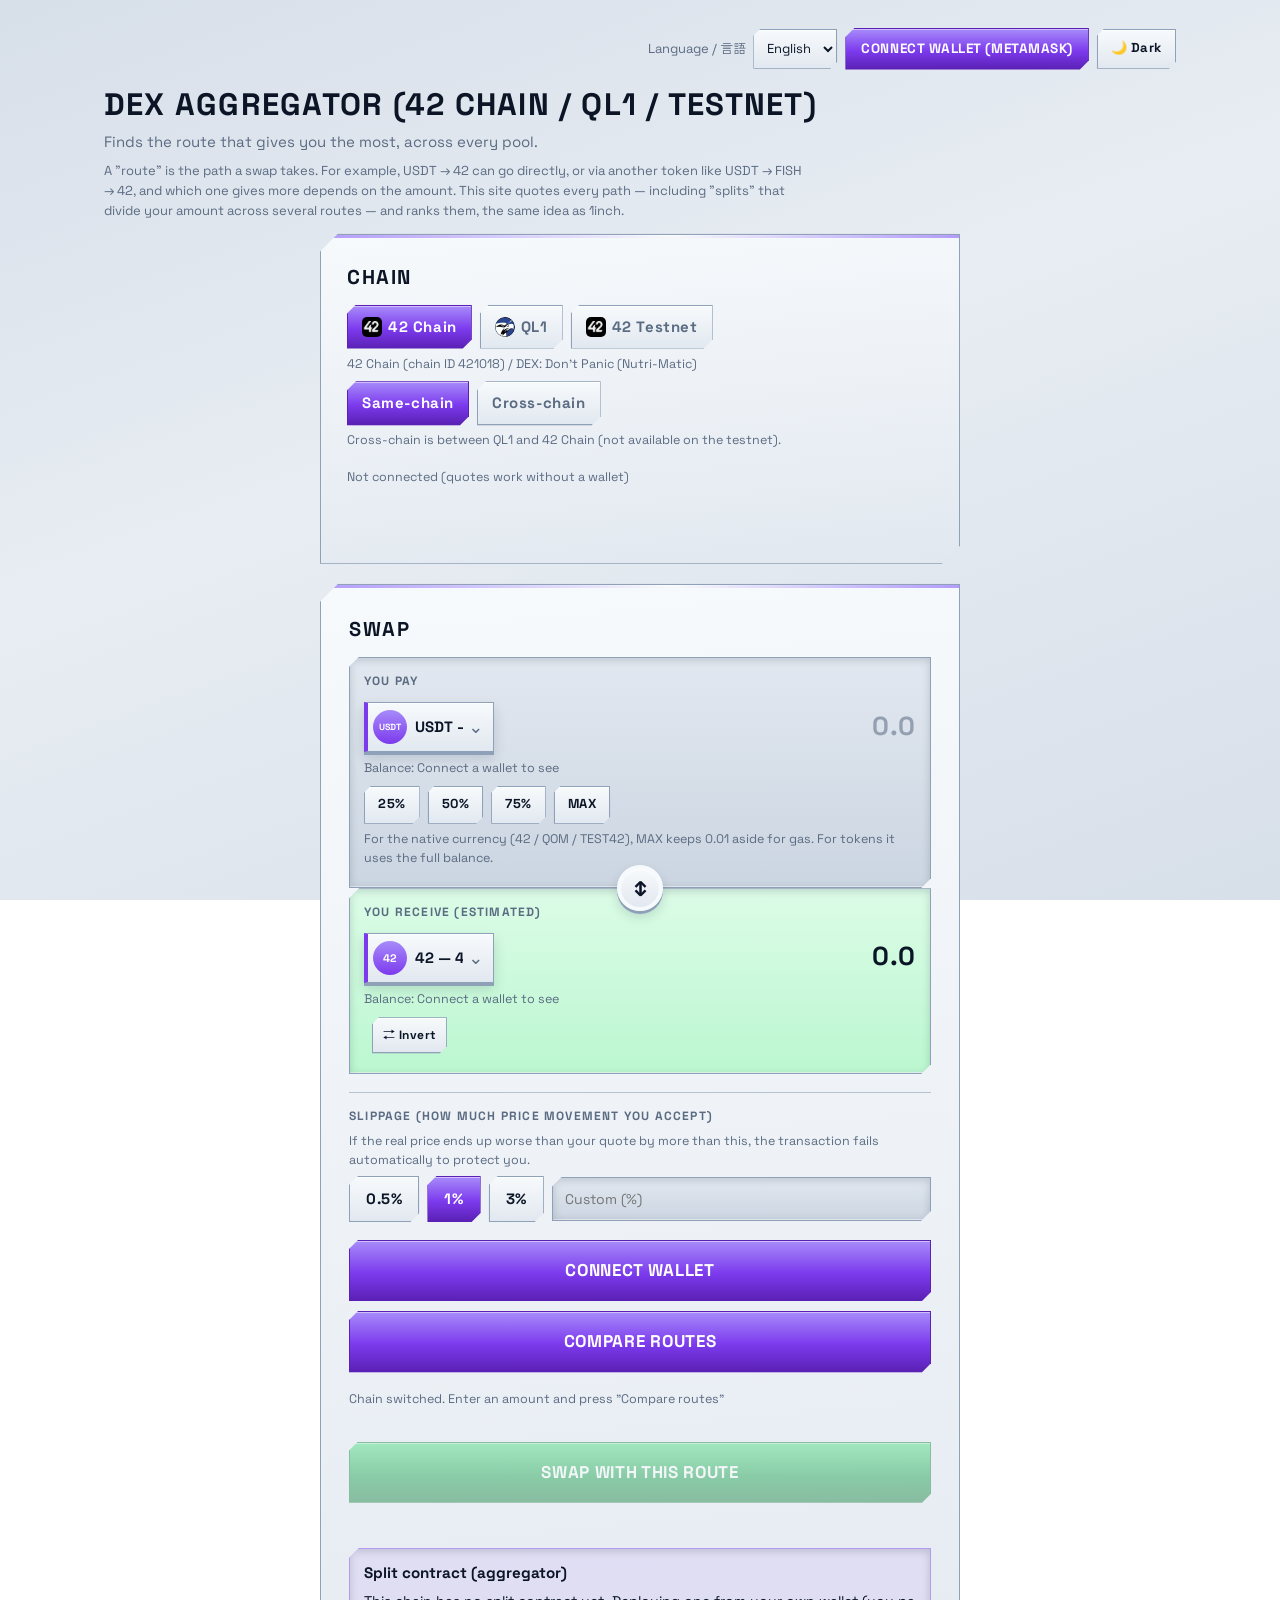
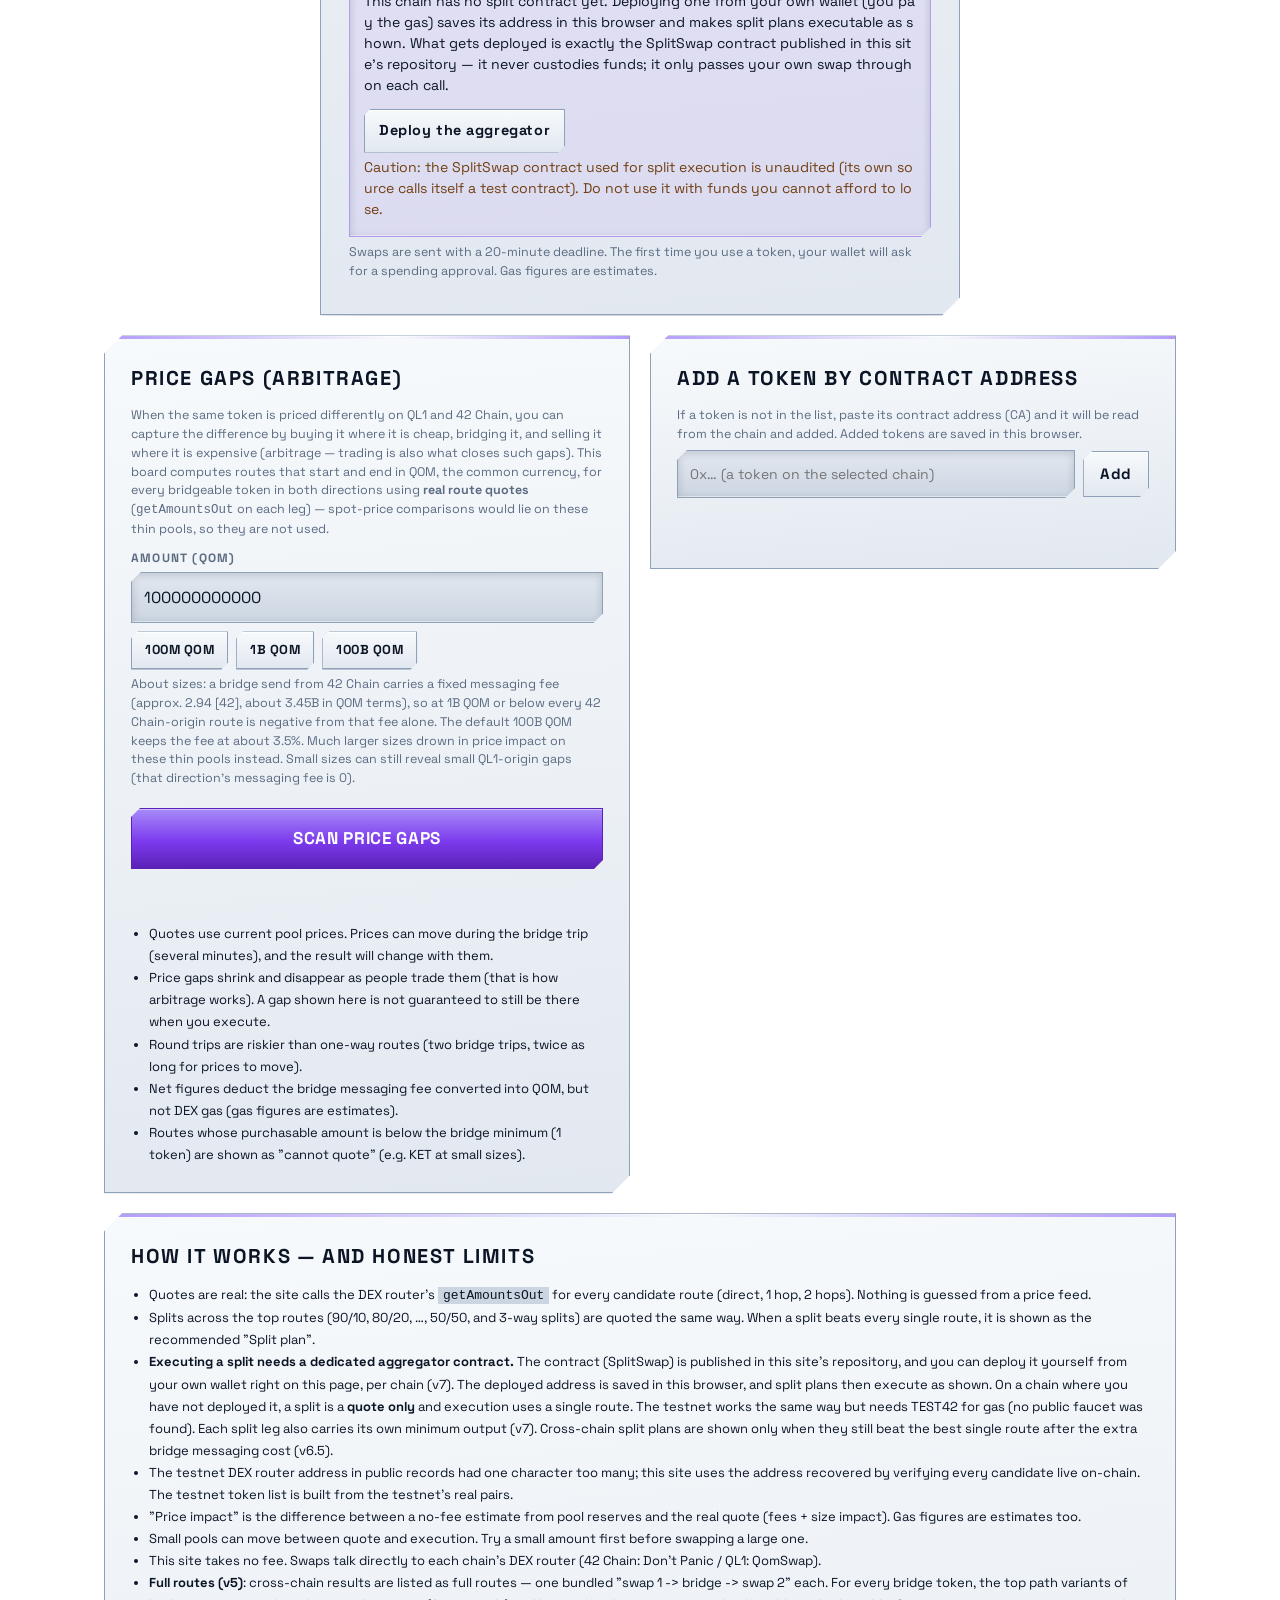
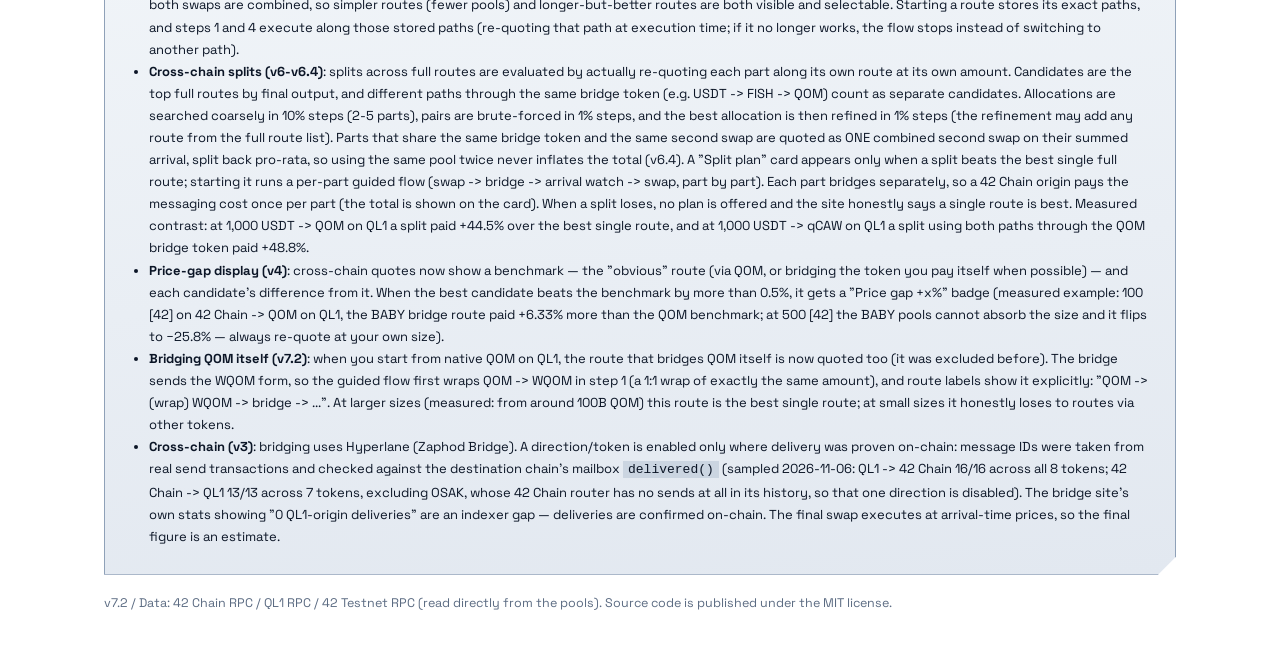
==== commit 8a7d1943: "Chain marks (2026-11-25): user-supplied chain logos as small marks wherever a specific chain is indi" ====
--- a/docs/en.html
+++ b/docs/en.html
@@ -9,7 +9,7 @@
 <link rel="preconnect" href="https://fonts.googleapis.com">
 <link rel="preconnect" href="https://fonts.gstatic.com" crossorigin>
 <link href="https://fonts.googleapis.com/css2?family=Space+Grotesk:wght@500;600;700&family=Zen+Kaku+Gothic+New:wght@500;700;900&display=swap" rel="stylesheet">
-<link rel="stylesheet" href="style.css?v=8">
+<link rel="stylesheet" href="style.css?v=9">
 </head>
 <body>
 <header>
@@ -25,9 +25,9 @@
 <section class="panel">
   <h2>Chain</h2>
   <div class="chain-row">
-    <button id="chainInf" type="button" class="chain-btn active">42 Chain</button>
-    <button id="chainQl1" type="button" class="chain-btn">QL1</button>
-    <button id="chainTest" type="button" class="chain-btn">42 Testnet</button>
+    <button id="chainInf" type="button" class="chain-btn active"><img class="chain-mark sq" src="img/chain-42.jpg" alt="">42 Chain</button>
+    <button id="chainQl1" type="button" class="chain-btn"><img class="chain-mark" src="img/chain-ql1.jpg" alt="">QL1</button>
+    <button id="chainTest" type="button" class="chain-btn"><img class="chain-mark sq" src="img/chain-42.jpg" alt="">42 Testnet</button>
   </div>
   <p id="chainNote" class="count"></p>
   <div class="chain-row" style="margin-top:8px">
@@ -102,9 +102,9 @@
   <div class="fld">
     <span>Source chain -&gt; destination chain</span>
     <div class="chain-row" style="margin-top:6px">
-      <button id="xSrcQl1" type="button" class="chain-btn active">From QL1</button>
-      <button id="xSrcInf" type="button" class="chain-btn">From 42 Chain</button>
-      <span class="count">-&gt; <b id="xDstLabel">42 Chain</b></span>
+      <button id="xSrcQl1" type="button" class="chain-btn active"><img class="chain-mark" src="img/chain-ql1.jpg" alt="">From QL1</button>
+      <button id="xSrcInf" type="button" class="chain-btn"><img class="chain-mark sq" src="img/chain-42.jpg" alt="">From 42 Chain</button>
+      <span class="count">-&gt; <img id="xDstMark" class="chain-mark sq" src="img/chain-42.jpg" alt=""><b id="xDstLabel">42 Chain</b></span>
     </div>
   </div>
   <label class="fld">Token you pay (on the source chain)
@@ -201,6 +201,6 @@
   btn.addEventListener('click',function(){ var next=document.documentElement.dataset.theme==='dark'?'light':'dark'; document.documentElement.dataset.theme=next; try{localStorage.setItem('guppy-theme',next);}catch(e){} label(); });
 })();
 </script>
-<script src="app.js?v=18"></script>
+<script src="app.js?v=19"></script>
 </body>
 </html>
--- a/docs/style.css
+++ b/docs/style.css
@@ -286,3 +286,6 @@
 .conn-row { display: flex; gap: 8px; align-items: center; }
 button.danger { background: linear-gradient(180deg, #f87171, var(--red) 55%, var(--red-d)); color: #fff; border-color: var(--red-d); box-shadow: 0 5px 0 var(--red-d), 0 10px 18px rgba(220,38,38,.35), inset 0 1px 0 rgba(255,255,255,.45); }
 button.danger:active:not(:disabled) { transform: translateY(4px); box-shadow: 0 1px 0 var(--red-d), 0 4px 8px rgba(220,38,38,.3), inset 0 1px 0 rgba(255,255,255,.3); }
+/* チェーンマーク (チェーン表示箇所の小さいロゴ、2026-11-25) */
+.chain-mark { width: 20px; height: 20px; border-radius: 50%; object-fit: cover; vertical-align: -5px; margin-right: 6px; }
+.chain-mark.sq { border-radius: 5px; }
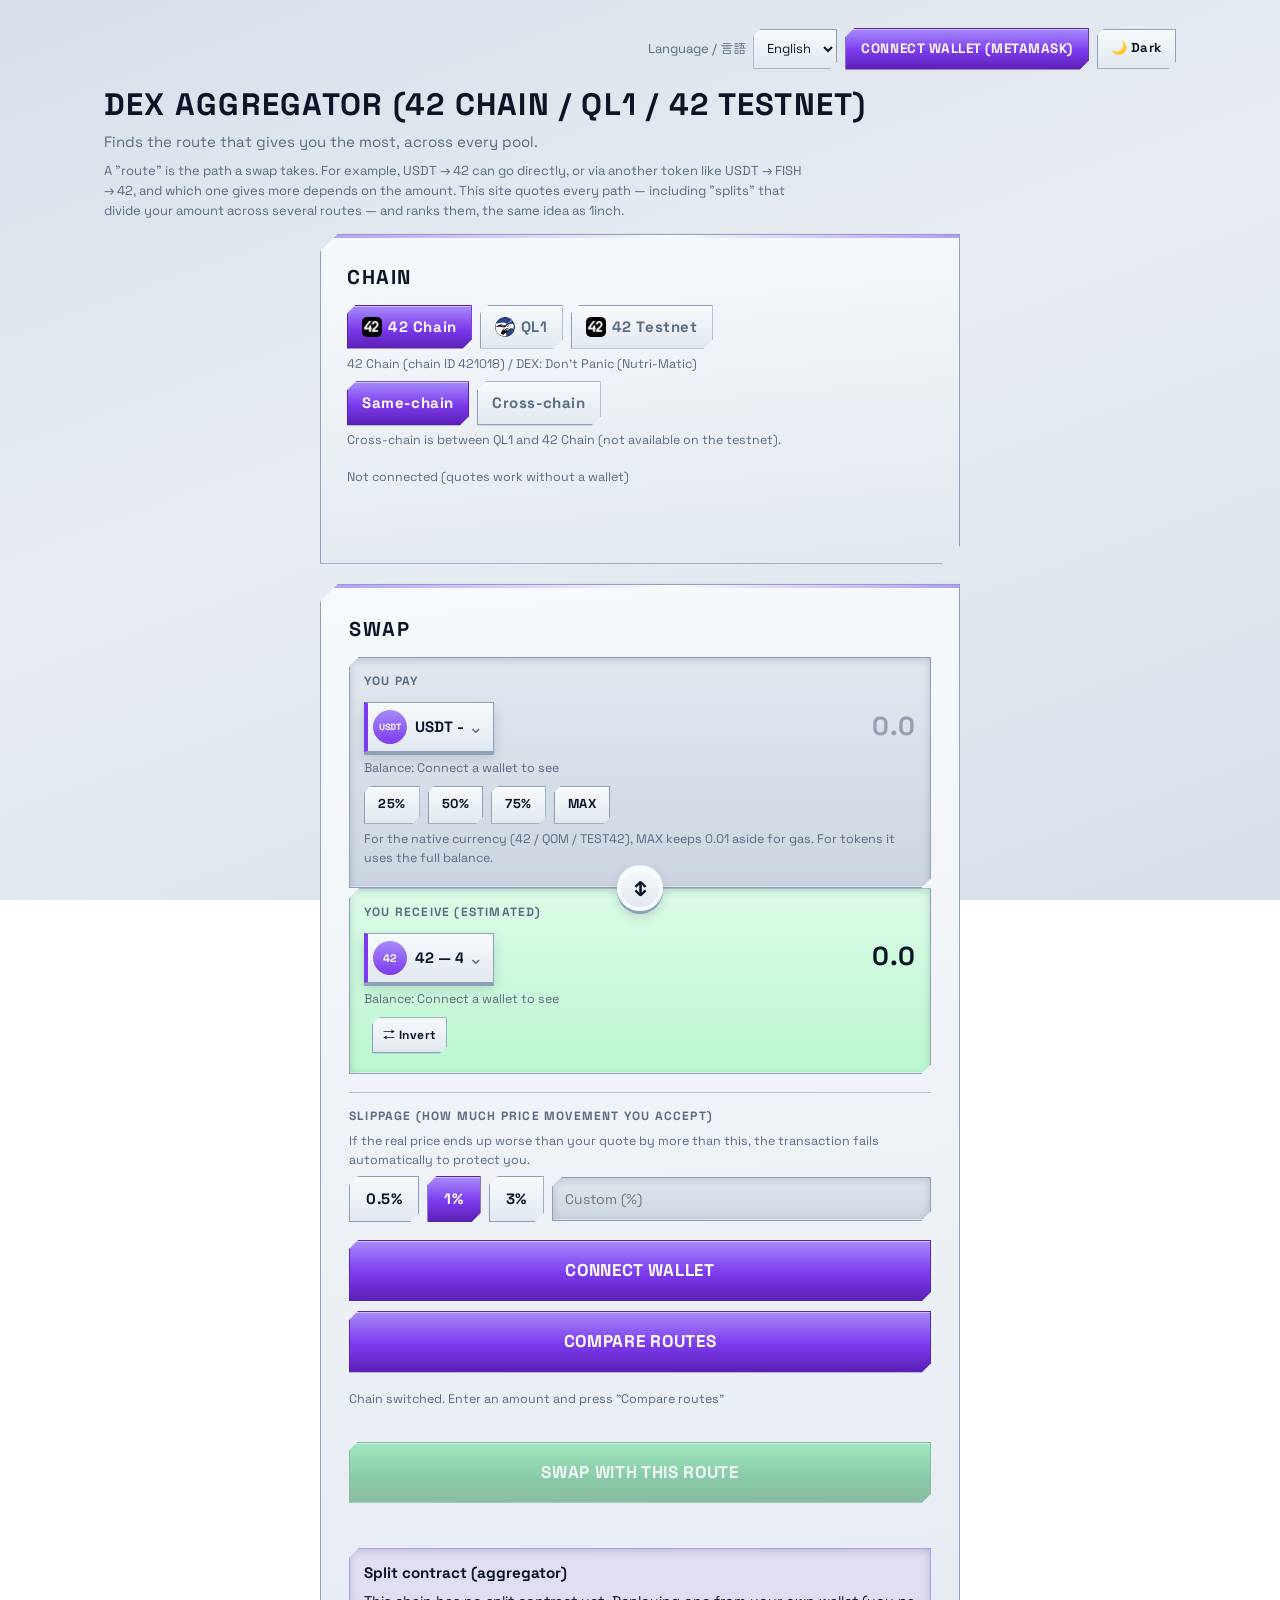
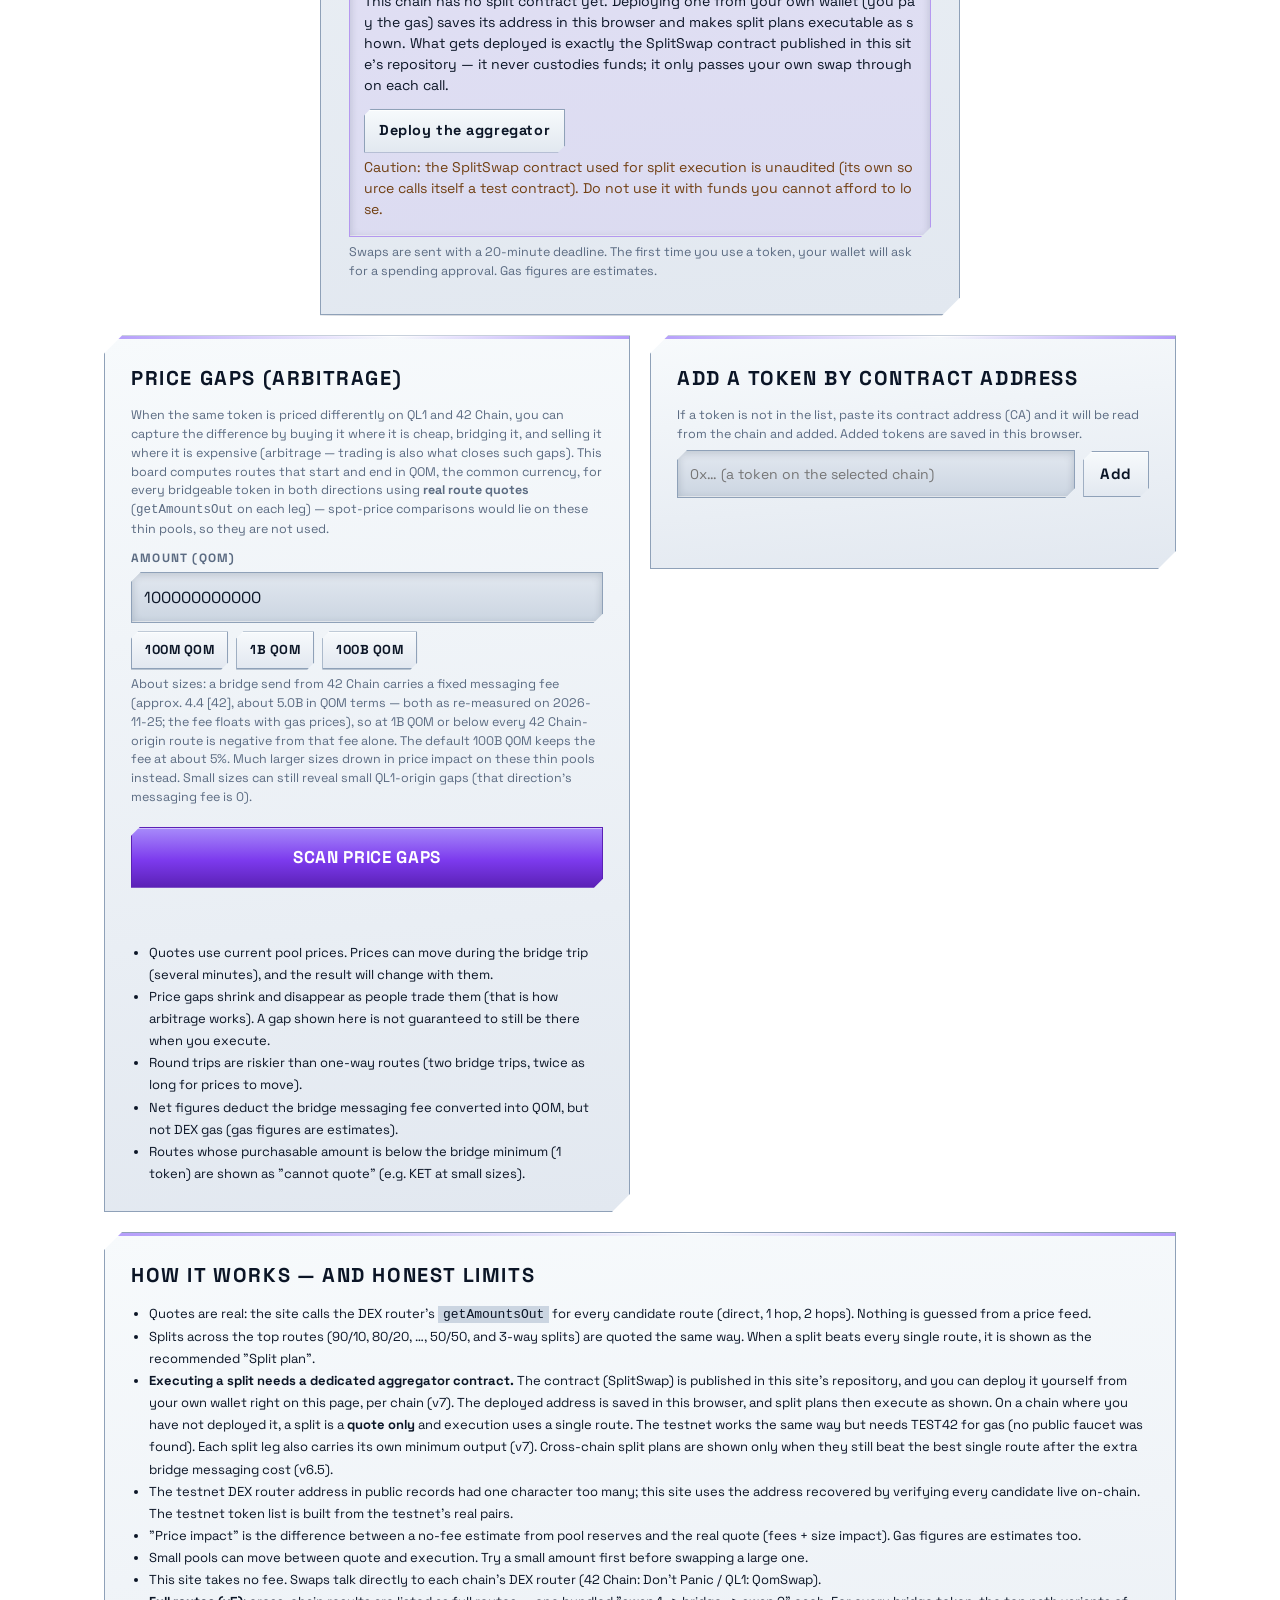
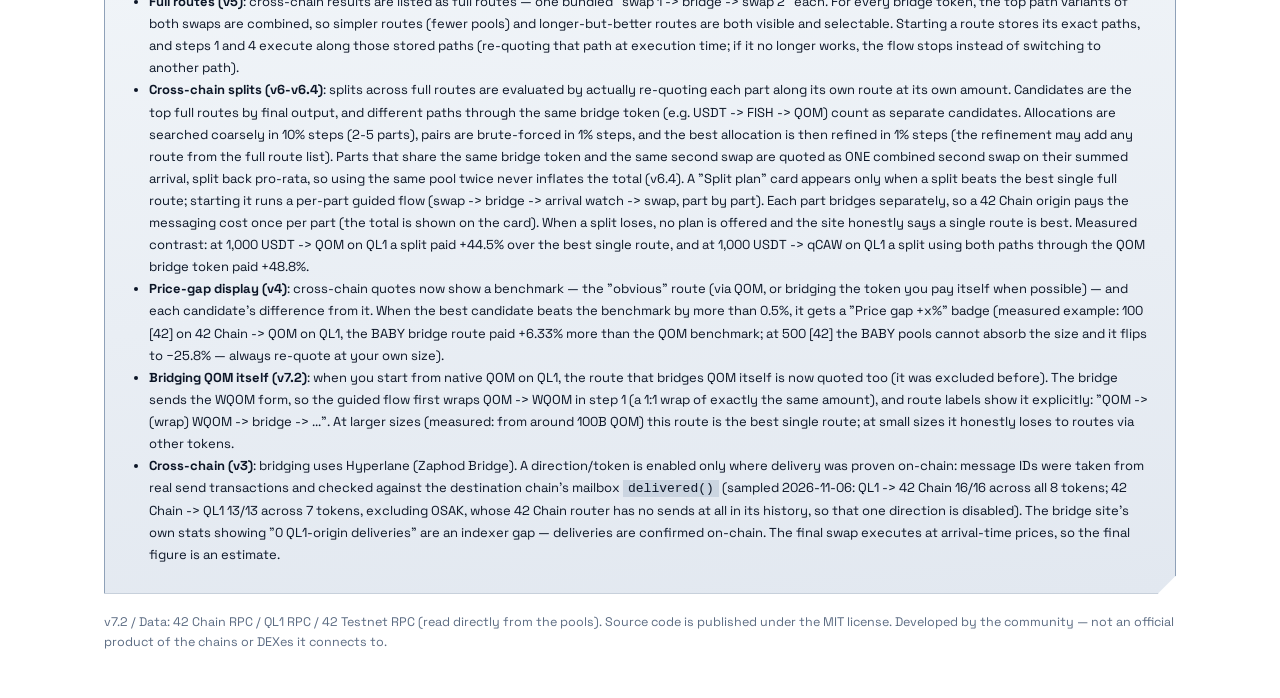
==== commit 61f5d620: "Full audit round 2 (2026-11-25): localStorage restore validation, stale bridge-fee copy refreshed, R" ====
--- a/docs/en.html
+++ b/docs/en.html
@@ -14,7 +14,7 @@
 <body>
 <header>
   <div class="top-actions"><div class="lang-switch"><label>Language / 言語 <select id="langSel"><option value="en" selected>English</option><option value="ja">日本語</option></select></label></div><button id="connectBtn" type="button" class="header-connect">Connect wallet (MetaMask)</button><button id="themeToggle" type="button" class="theme-toggle" aria-label="Toggle background theme">🌙 Dark</button></div>
-  <h1>DEX Aggregator (42 Chain / QL1 / Testnet)</h1>
+  <h1>DEX Aggregator (42 Chain / QL1 / 42 Testnet)</h1>
   <p class="sub">Finds the route that gives you the most, across every pool.</p>
   <p class="sub small">A "route" is the path a swap takes. For example, USDT → 42 can go directly, or via another token like USDT → FISH → 42, and which one gives more depends on the amount. This site quotes every path — including "splits" that divide your amount across several routes — and ranks them, the same idea as 1inch.</p>
 </header>
@@ -122,7 +122,7 @@
   <div id="xCandidates" class="route-list"></div>
   <div id="xFlow"></div>
   <button id="xAbandon" type="button" style="display:none;margin-top:10px">Abandon (clear progress)</button>
-  <p class="count">Only tokens with verified bridge deliveries can be used as the bridge token (QOM / BABY / CAW / FATHER / HAWK / KET / O / OSAK — except OSAK from 42 Chain to QL1, where no sends could be verified). <b>Any token with a working bridge connection can be used as the bridge token</b> — the mechanism does not differ per token. For each bridge token, the combinations of swap paths (full routes) are all listed, so you can see why a longer route pays more and what a simpler route would pay, and choose for yourself. Splits across full routes are quoted too, and a split plan card is shown only when a split actually beats the best single route (each part bridges separately, so the 42 Chain messaging cost is charged once per part). The bridge fee is 0. Sending from 42 Chain also costs a messaging fee (approx. 2.94 [42], re-fetched at send time); sending from QL1 measured 0. Arrival can take several minutes (one measured case took about 5 minutes).</p>
+  <p class="count">Only tokens with verified bridge deliveries can be used as the bridge token (QOM / BABY / CAW / FATHER / HAWK / KET / O / OSAK — except OSAK from 42 Chain to QL1, where no sends could be verified). <b>Any token with a working bridge connection can be used as the bridge token</b> — the mechanism does not differ per token. For each bridge token, the combinations of swap paths (full routes) are all listed, so you can see why a longer route pays more and what a simpler route would pay, and choose for yourself. Splits across full routes are quoted too, and a split plan card is shown only when a split actually beats the best single route (each part bridges separately, so the 42 Chain messaging cost is charged once per part). The bridge fee is 0. Sending from 42 Chain also costs a messaging fee (approx. 4.4 [42] when re-measured on 2026-11-25; it floats with gas prices and is re-fetched at send time); sending from QL1 measured 0. Arrival can take several minutes (one measured case took about 5 minutes).</p>
 </section>
 
 <section class="panel" id="arbPanel">
@@ -137,7 +137,7 @@
     <button type="button" class="chip arb-chip" data-amt="1000000000">1B QOM</button>
     <button type="button" class="chip arb-chip" data-amt="100000000000">100B QOM</button>
   </div>
-  <p class="count">About sizes: a bridge send from 42 Chain carries a fixed messaging fee (approx. 2.94 [42], about 3.45B in QOM terms), so at 1B QOM or below every 42 Chain-origin route is negative from that fee alone. The default 100B QOM keeps the fee at about 3.5%. Much larger sizes drown in price impact on these thin pools instead. Small sizes can still reveal small QL1-origin gaps (that direction's messaging fee is 0).</p>
+  <p class="count">About sizes: a bridge send from 42 Chain carries a fixed messaging fee (approx. 4.4 [42], about 5.0B in QOM terms — both as re-measured on 2026-11-25; the fee floats with gas prices), so at 1B QOM or below every 42 Chain-origin route is negative from that fee alone. The default 100B QOM keeps the fee at about 5%. Much larger sizes drown in price impact on these thin pools instead. Small sizes can still reveal small QL1-origin gaps (that direction's messaging fee is 0).</p>
   <button id="arbScanBtn" type="button" class="big">Scan price gaps</button>
   <p id="arbStatus" class="status"></p>
   <div id="arbBoard" class="route-list"></div>
@@ -180,7 +180,7 @@
 
 </main>
 <footer>
-  <p>v7.2 / Data: 42 Chain RPC / QL1 RPC / 42 Testnet RPC (read directly from the pools). Source code is published under the MIT license.</p>
+  <p>v7.2 / Data: 42 Chain RPC / QL1 RPC / 42 Testnet RPC (read directly from the pools). Source code is published under the MIT license. Developed by the community — not an official product of the chains or DEXes it connects to.</p>
 </footer>
 
 <dialog id="connDlg">
@@ -201,6 +201,6 @@
   btn.addEventListener('click',function(){ var next=document.documentElement.dataset.theme==='dark'?'light':'dark'; document.documentElement.dataset.theme=next; try{localStorage.setItem('guppy-theme',next);}catch(e){} label(); });
 })();
 </script>
-<script src="app.js?v=19"></script>
+<script src="app.js?v=21"></script>
 </body>
 </html>
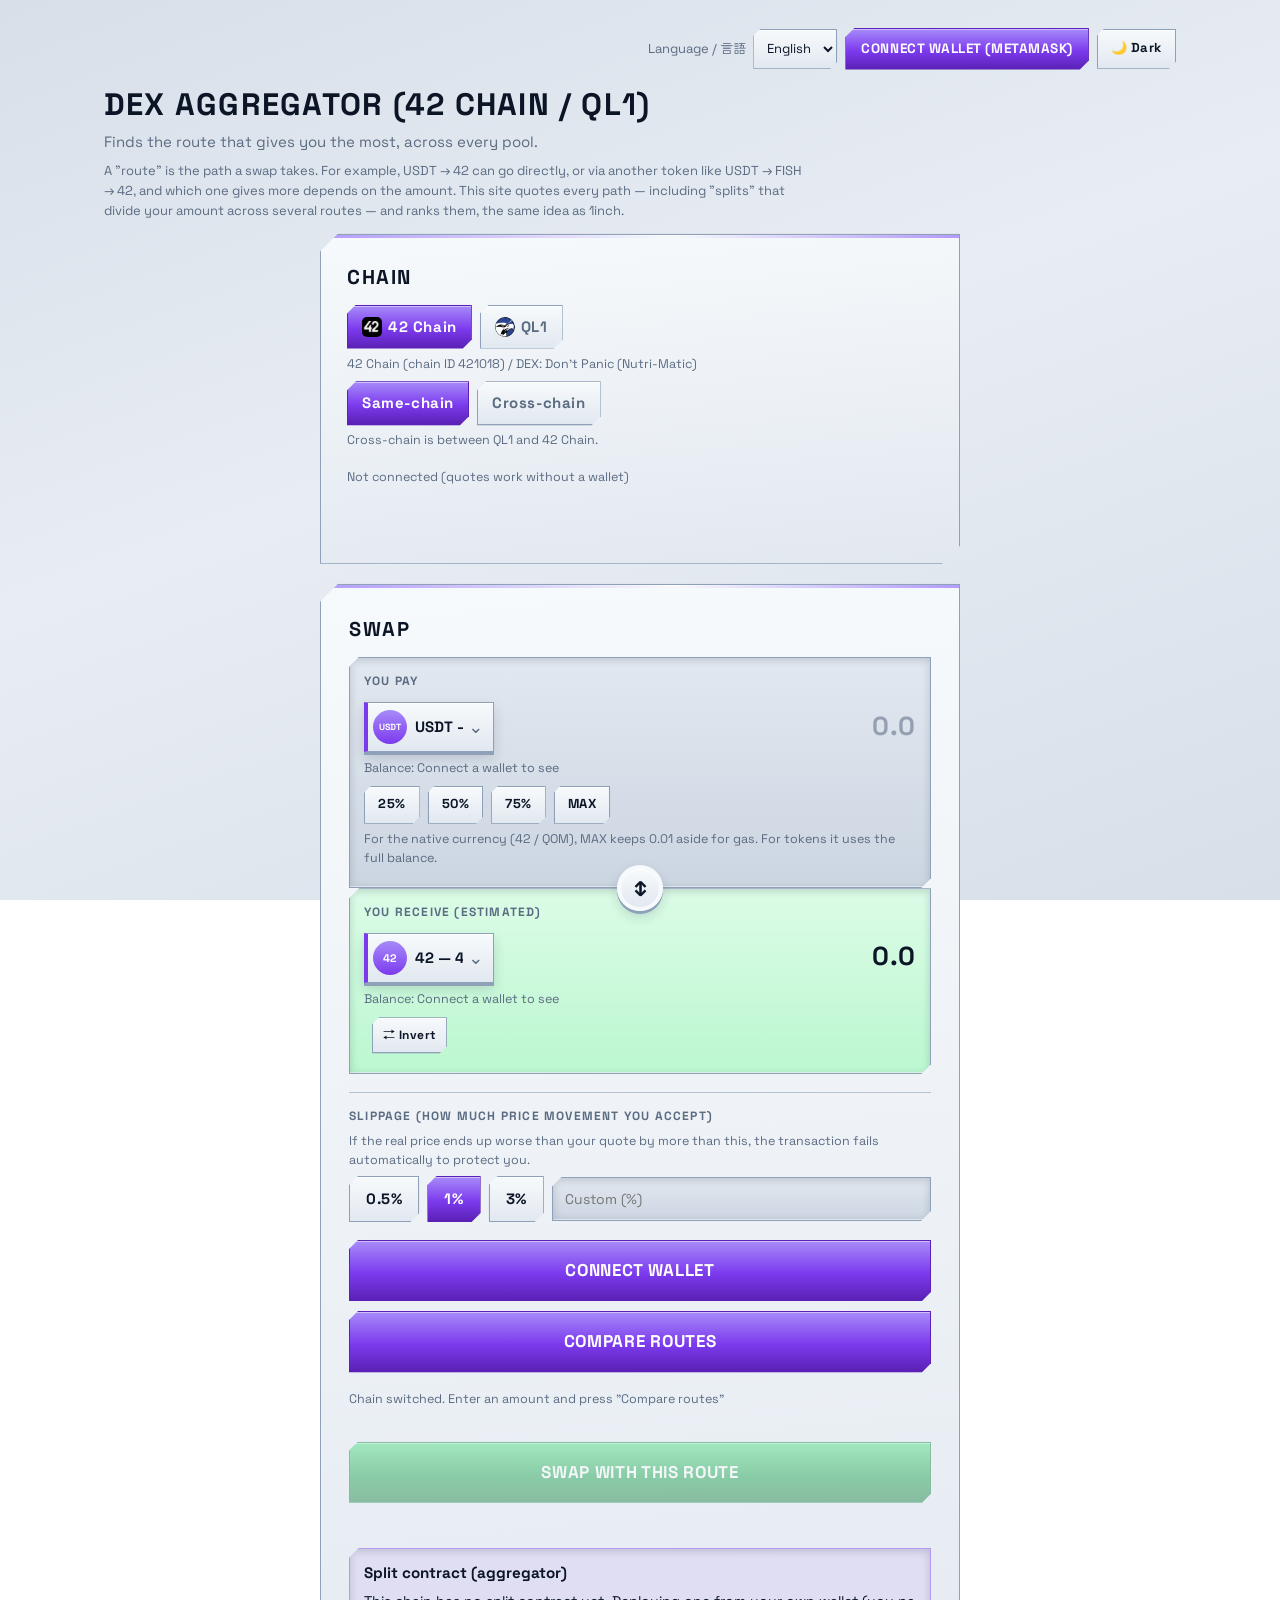
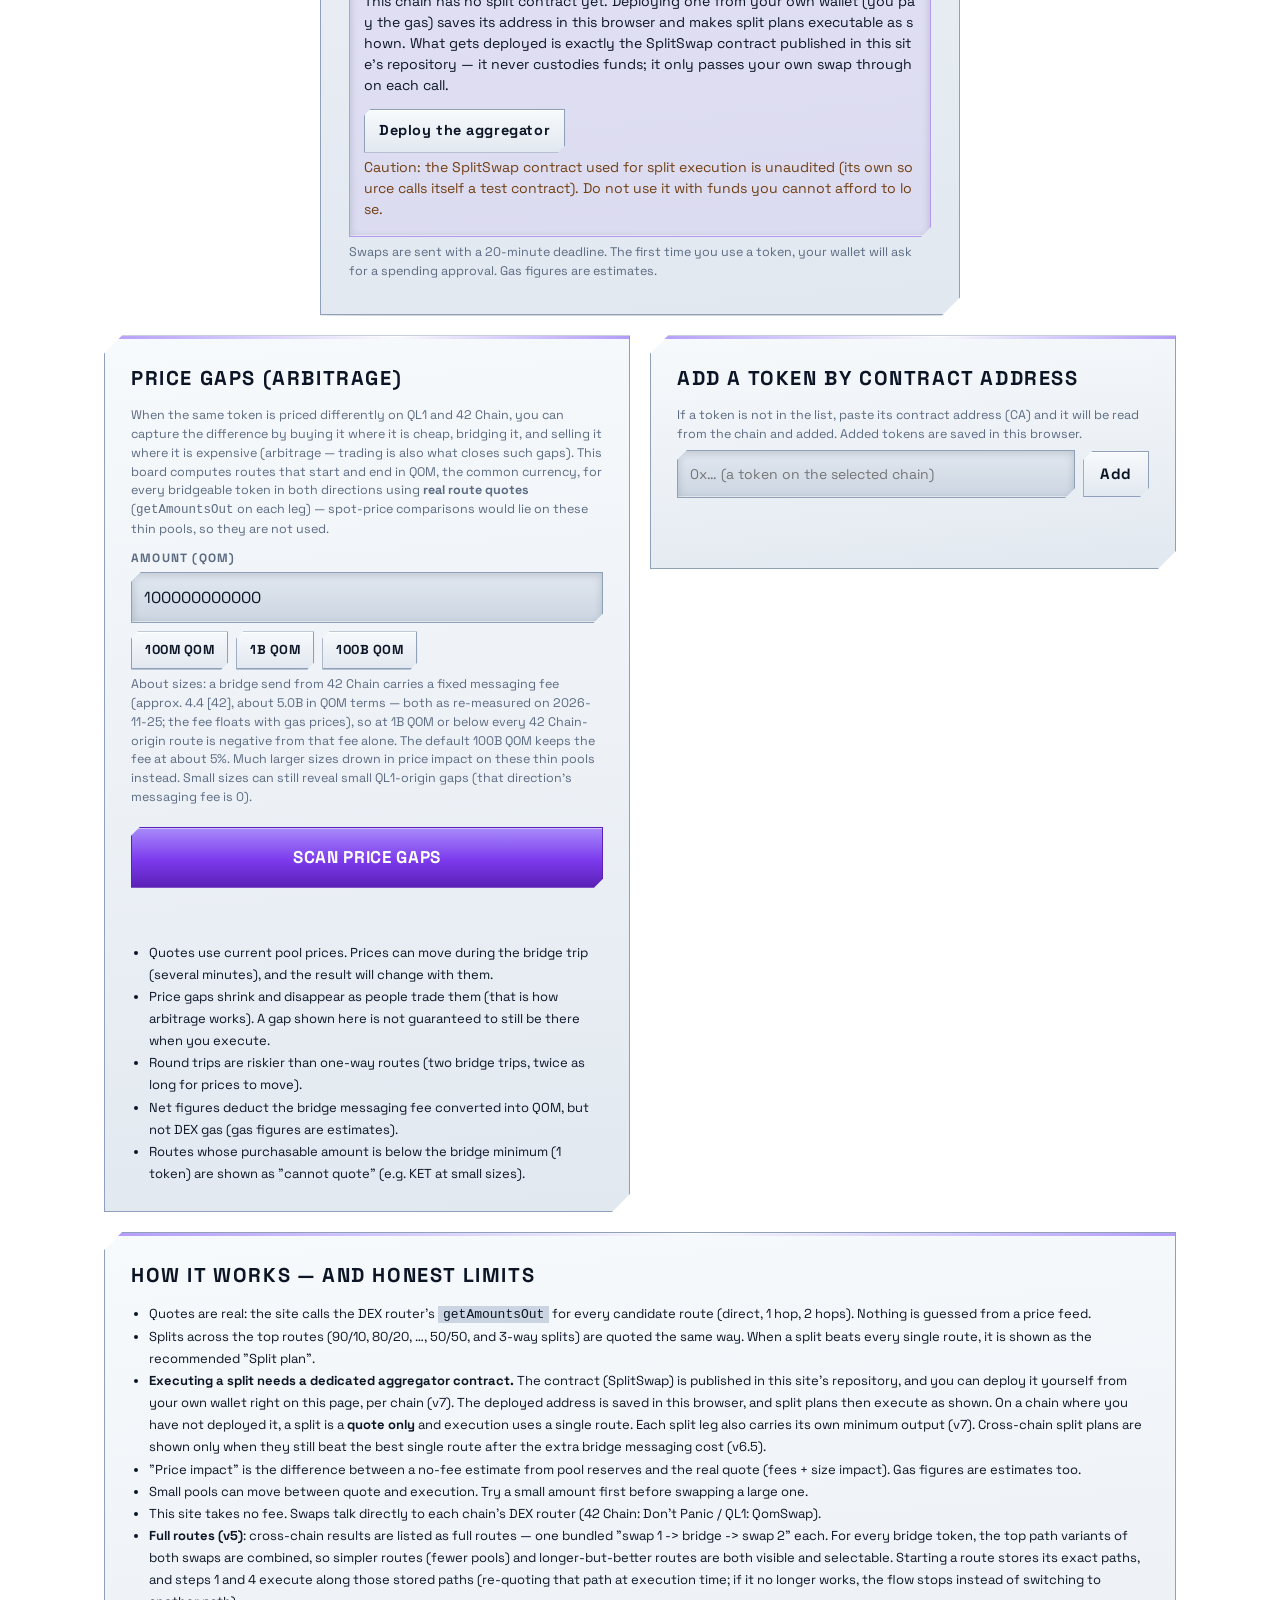
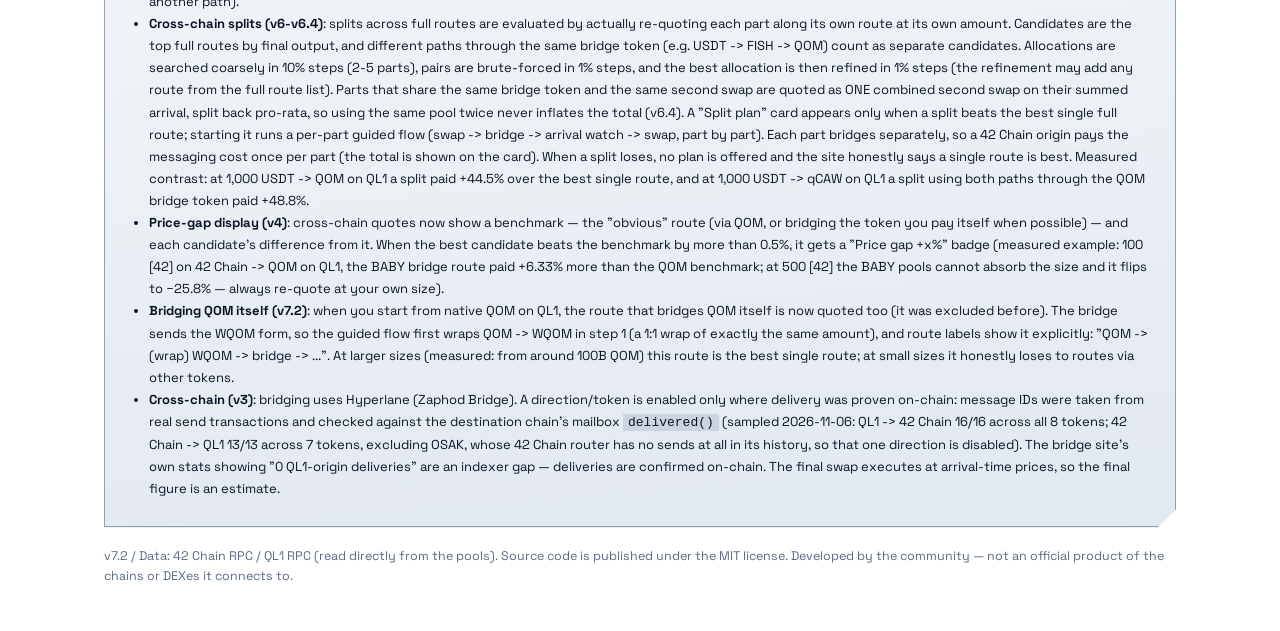
==== commit 8737975d: "Remove 42 Testnet (user order 2026-11-25): product is 42 Chain + QL1 only - app.js: CHAINS.testnet c" ====
--- a/docs/en.html
+++ b/docs/en.html
@@ -3,38 +3,35 @@
 <head>
 <meta charset="utf-8">
 <meta name="viewport" content="width=device-width, initial-scale=1">
-<title>DEX Aggregator (42 Chain / QL1 / 42 Testnet)</title>
-<meta name="description" content="Compare direct, multi-hop and split routes across all pools on 42 Chain (Infinite), QL1 and the 42 testnet, and swap along the plan that gives you the most.">
+<title>DEX Aggregator (42 Chain / QL1)</title>
+<meta name="description" content="Compare direct, multi-hop and split routes across all pools on 42 Chain (Infinite) and QL1, and swap along the plan that gives you the most.">
 <script>(function(){try{var t=localStorage.getItem('guppy-theme');document.documentElement.dataset.theme=(t==='dark'?'dark':'light');}catch(e){document.documentElement.dataset.theme='light';}})();</script>
 <link rel="preconnect" href="https://fonts.googleapis.com">
 <link rel="preconnect" href="https://fonts.gstatic.com" crossorigin>
 <link href="https://fonts.googleapis.com/css2?family=Space+Grotesk:wght@500;600;700&family=Zen+Kaku+Gothic+New:wght@500;700;900&display=swap" rel="stylesheet">
-<link rel="stylesheet" href="style.css?v=9">
+<link rel="stylesheet" href="style.css?v=10">
 </head>
 <body>
 <header>
   <div class="top-actions"><div class="lang-switch"><label>Language / 言語 <select id="langSel"><option value="en" selected>English</option><option value="ja">日本語</option></select></label></div><button id="connectBtn" type="button" class="header-connect">Connect wallet (MetaMask)</button><button id="themeToggle" type="button" class="theme-toggle" aria-label="Toggle background theme">🌙 Dark</button></div>
-  <h1>DEX Aggregator (42 Chain / QL1 / 42 Testnet)</h1>
+  <h1>DEX Aggregator (42 Chain / QL1)</h1>
   <p class="sub">Finds the route that gives you the most, across every pool.</p>
   <p class="sub small">A "route" is the path a swap takes. For example, USDT → 42 can go directly, or via another token like USDT → FISH → 42, and which one gives more depends on the amount. This site quotes every path — including "splits" that divide your amount across several routes — and ranks them, the same idea as 1inch.</p>
 </header>
 <main class="layout">
-
-<div id="testnetBanner" class="testnet-banner" style="display:none">⚠ Testnet (TEST42) — this is not real money</div>
 
 <section class="panel">
   <h2>Chain</h2>
   <div class="chain-row">
     <button id="chainInf" type="button" class="chain-btn active"><img class="chain-mark sq" src="img/chain-42.jpg" alt="">42 Chain</button>
     <button id="chainQl1" type="button" class="chain-btn"><img class="chain-mark" src="img/chain-ql1.jpg" alt="">QL1</button>
-    <button id="chainTest" type="button" class="chain-btn"><img class="chain-mark sq" src="img/chain-42.jpg" alt="">42 Testnet</button>
   </div>
   <p id="chainNote" class="count"></p>
   <div class="chain-row" style="margin-top:8px">
     <button id="modeSame" type="button" class="chain-btn active">Same-chain</button>
     <button id="modeCross" type="button" class="chain-btn">Cross-chain</button>
   </div>
-  <p id="modeNote" class="count">Cross-chain is between QL1 and 42 Chain (not available on the testnet).</p>
+  <p id="modeNote" class="count">Cross-chain is between QL1 and 42 Chain.</p>
   <div class="connect-row account-row">
     <span id="accountLine" class="count">Not connected (quotes work without a wallet)</span>
   </div>
@@ -57,7 +54,7 @@
       <button type="button" class="chip" data-pct="75">75%</button>
       <button type="button" class="chip" data-pct="MAX">MAX</button>
     </div>
-    <p class="count">For the native currency (42 / QOM / TEST42), MAX keeps 0.01 aside for gas. For tokens it uses the full balance.</p>
+    <p class="count">For the native currency (42 / QOM), MAX keeps 0.01 aside for gas. For tokens it uses the full balance.</p>
   </div>
 
   <div class="flip-row"><button id="flipBtn" type="button" aria-label="Flip tokens">↓↑ Flip</button></div>
@@ -128,7 +125,6 @@
 <section class="panel" id="arbPanel">
   <h2>Price gaps (arbitrage)</h2>
   <p class="count">When the same token is priced differently on QL1 and 42 Chain, you can capture the difference by buying it where it is cheap, bridging it, and selling it where it is expensive (arbitrage — trading is also what closes such gaps). This board computes routes that start and end in QOM, the common currency, for every bridgeable token in both directions using <b>real route quotes</b> (<code>getAmountsOut</code> on each leg) — spot-price comparisons would lie on these thin pools, so they are not used.</p>
-  <p id="arbTestnetNote" class="count" style="display:none">Not available on the testnet (no QL1 testnet bridge is known). Select a mainnet chain.</p>
   <label class="fld">Amount (QOM)
     <input id="arbAmount" type="text" inputmode="decimal" autocomplete="off" value="100000000000" aria-label="Amount (QOM)">
   </label>
@@ -165,8 +161,7 @@
   <ul class="notes">
     <li>Quotes are real: the site calls the DEX router's <code>getAmountsOut</code> for every candidate route (direct, 1 hop, 2 hops). Nothing is guessed from a price feed.</li>
     <li>Splits across the top routes (90/10, 80/20, …, 50/50, and 3-way splits) are quoted the same way. When a split beats every single route, it is shown as the recommended "Split plan".</li>
-    <li><b>Executing a split needs a dedicated aggregator contract.</b> The contract (SplitSwap) is published in this site's repository, and you can deploy it yourself from your own wallet right on this page, per chain (v7). The deployed address is saved in this browser, and split plans then execute as shown. On a chain where you have not deployed it, a split is a <b>quote only</b> and execution uses a single route. The testnet works the same way but needs TEST42 for gas (no public faucet was found). Each split leg also carries its own minimum output (v7). Cross-chain split plans are shown only when they still beat the best single route after the extra bridge messaging cost (v6.5).</li>
-    <li>The testnet DEX router address in public records had one character too many; this site uses the address recovered by verifying every candidate live on-chain. The testnet token list is built from the testnet's real pairs.</li>
+    <li><b>Executing a split needs a dedicated aggregator contract.</b> The contract (SplitSwap) is published in this site's repository, and you can deploy it yourself from your own wallet right on this page, per chain (v7). The deployed address is saved in this browser, and split plans then execute as shown. On a chain where you have not deployed it, a split is a <b>quote only</b> and execution uses a single route. Each split leg also carries its own minimum output (v7). Cross-chain split plans are shown only when they still beat the best single route after the extra bridge messaging cost (v6.5).</li>
     <li>"Price impact" is the difference between a no-fee estimate from pool reserves and the real quote (fees + size impact). Gas figures are estimates too.</li>
     <li>Small pools can move between quote and execution. Try a small amount first before swapping a large one.</li>
     <li>This site takes no fee. Swaps talk directly to each chain's DEX router (42 Chain: Don't Panic / QL1: QomSwap).</li>
@@ -180,7 +175,7 @@
 
 </main>
 <footer>
-  <p>v7.2 / Data: 42 Chain RPC / QL1 RPC / 42 Testnet RPC (read directly from the pools). Source code is published under the MIT license. Developed by the community — not an official product of the chains or DEXes it connects to.</p>
+  <p>v7.2 / Data: 42 Chain RPC / QL1 RPC (read directly from the pools). Source code is published under the MIT license. Developed by the community — not an official product of the chains or DEXes it connects to.</p>
 </footer>
 
 <dialog id="connDlg">
@@ -201,6 +196,6 @@
   btn.addEventListener('click',function(){ var next=document.documentElement.dataset.theme==='dark'?'light':'dark'; document.documentElement.dataset.theme=next; try{localStorage.setItem('guppy-theme',next);}catch(e){} label(); });
 })();
 </script>
-<script src="app.js?v=21"></script>
+<script src="app.js?v=22"></script>
 </body>
 </html>
--- a/docs/style.css
+++ b/docs/style.css
@@ -127,11 +127,6 @@
 .theme-toggle { background: linear-gradient(180deg, var(--card), var(--panel)); color: var(--text); border: 1px solid var(--line-d); padding: 8px 13px; font-size: 13px; min-height: 40px; white-space: nowrap; box-shadow: var(--shadow-chip); clip-path: polygon(7px 0, 100% 0, 100% calc(100% - 7px), calc(100% - 7px) 100%, 0 100%, 0 7px); }
 .header-connect { padding: 9px 15px; font-size: 13.5px; min-height: 40px; white-space: nowrap; background: linear-gradient(180deg, var(--accent-2), var(--accent) 55%, var(--accent-d)); color: #fff; border-color: var(--accent-d); box-shadow: var(--shadow-btn); text-transform: uppercase; }
 .header-connect:active:not(:disabled) { transform: translateY(4px); box-shadow: 0 1px 0 var(--accent-d), 0 4px 8px rgba(124,58,237,.3), inset 0 1px 0 rgba(255,255,255,.3); }
-/* Notice construction (canon §4): flat strip, 6px left bar, NOT clipped.
-   Visibility/text/logic of the testnet banner are unchanged. */
-.testnet-banner { max-width: 640px; width: 100%; margin: 12px auto 0; background: linear-gradient(180deg, #fef9c3, #fde68a); border: 1px solid #b45309; border-left: 6px solid #b45309; color: #713f12; padding: 10px 14px; font-size: 14px; font-weight: 700; text-align: center; box-shadow: 0 8px 16px rgba(180,83,9,.2); }
-:root[data-theme="dark"] .testnet-banner { background: linear-gradient(180deg, #292524, #1c1917); color: #fde68a; border-color: #b45309; }
-.layout > .testnet-banner { width: 100%; margin: 12px 0 0; grid-column: 1 / -1; }
 .swap-panel { padding: 22px; }
 .pay-box { background: linear-gradient(180deg, var(--panel), var(--panel2)); border: 1px solid var(--line-d); box-shadow: var(--inset-panel); padding: 14px; margin-top: 10px; clip-path: polygon(10px 0, 100% 0, 100% calc(100% - 10px), calc(100% - 10px) 100%, 0 100%, 0 10px); }
 .pay-box.receive { background: var(--inset-green); margin-top: 0; }
@@ -210,7 +205,6 @@
   .pay-row { gap: 7px; }
   .pay-row select { font-size: 14px; }
   .pay-row input, .receive-out { font-size: 21px; }
-  .testnet-banner { width: 100%; }
 }
 @media (max-width: 360px) {
   .token-select-wrap { flex-basis: 128px; }
@@ -264,7 +258,6 @@
   .layout { max-width: 1120px; padding: 0 24px; display: grid; grid-template-columns: repeat(2, minmax(0, 1fr)); gap: 20px; align-items: start; }
   .layout > .panel { margin: 0; padding: 26px; }
   .panel h2 { font-size: 20px; }
-  .layout > .testnet-banner { grid-column: 1 / -1; justify-self: center; width: 100%; max-width: 640px; margin: 14px 0 0; }
   /* Operation flow: the chain/mode + connect-status panel sits with the
      swap card in the same centred column, so the flow reads as one. */
   .layout > section.panel:first-of-type { grid-column: 1 / -1; justify-self: center; width: 100%; max-width: 640px; }
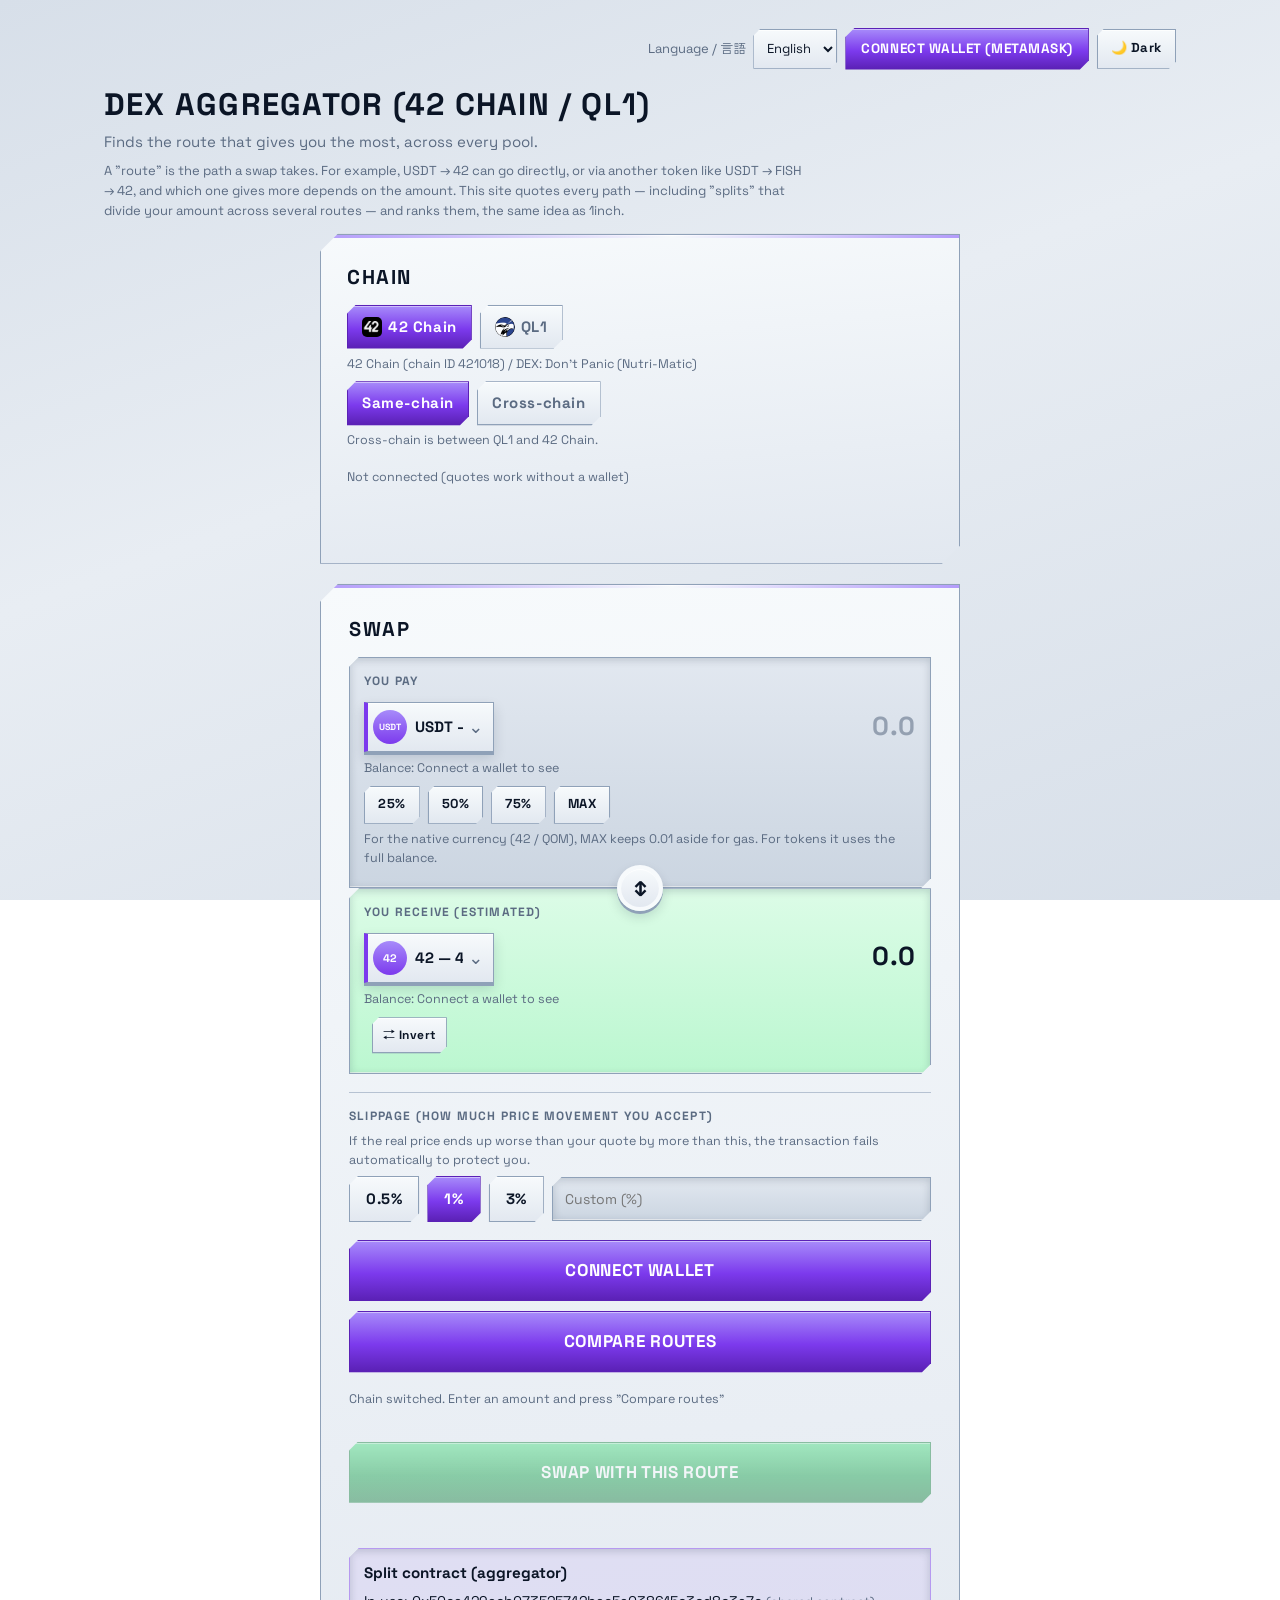
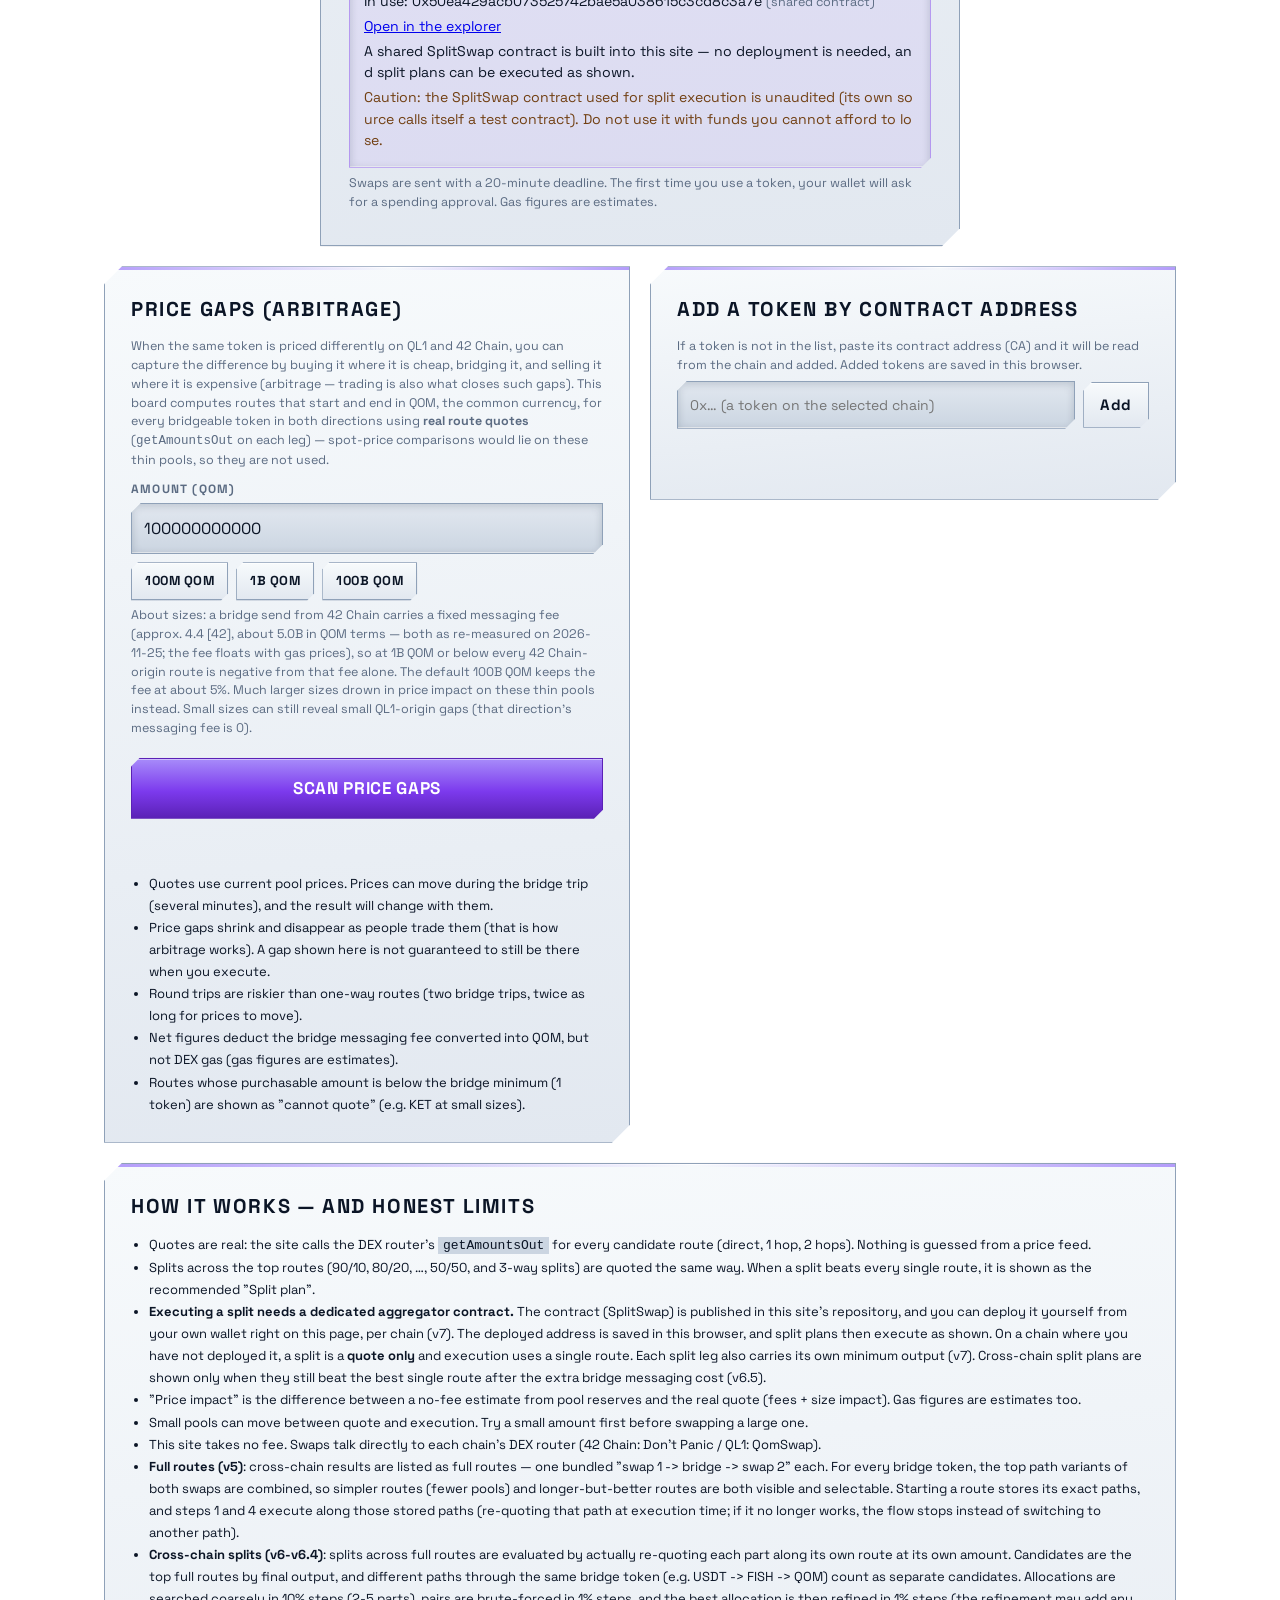
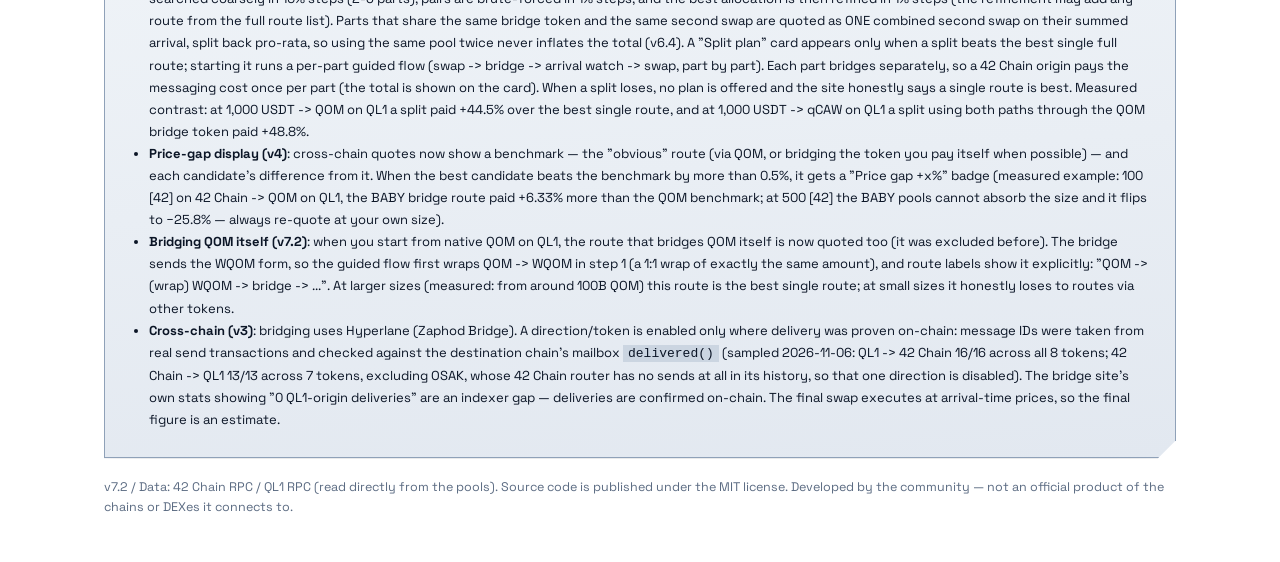
==== commit 23c850bd: "Pin shared SplitSwap + remove self-deploy (2026-11-25) The SplitSwap aggregator is now a single shar" ====
--- a/docs/en.html
+++ b/docs/en.html
@@ -196,6 +196,6 @@
   btn.addEventListener('click',function(){ var next=document.documentElement.dataset.theme==='dark'?'light':'dark'; document.documentElement.dataset.theme=next; try{localStorage.setItem('guppy-theme',next);}catch(e){} label(); });
 })();
 </script>
-<script src="app.js?v=22"></script>
+<script src="app.js?v=24"></script>
 </body>
 </html>
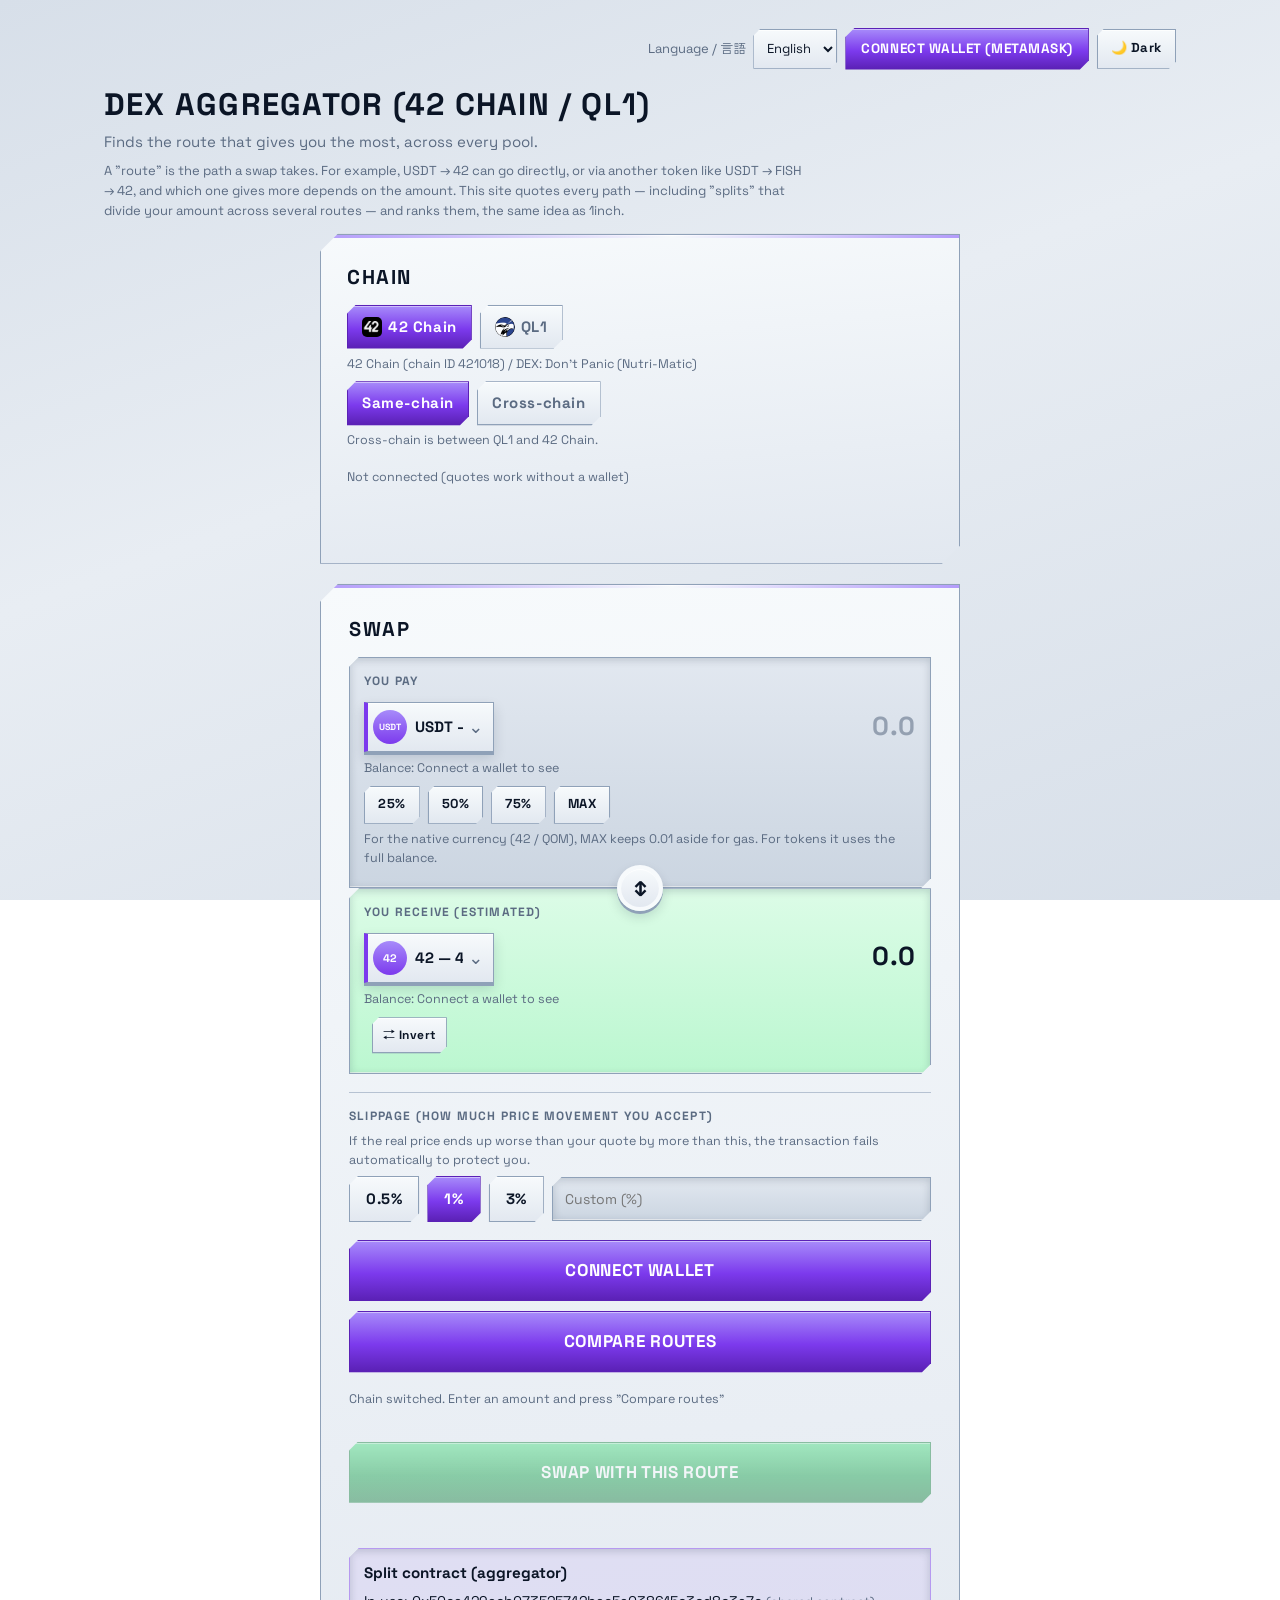
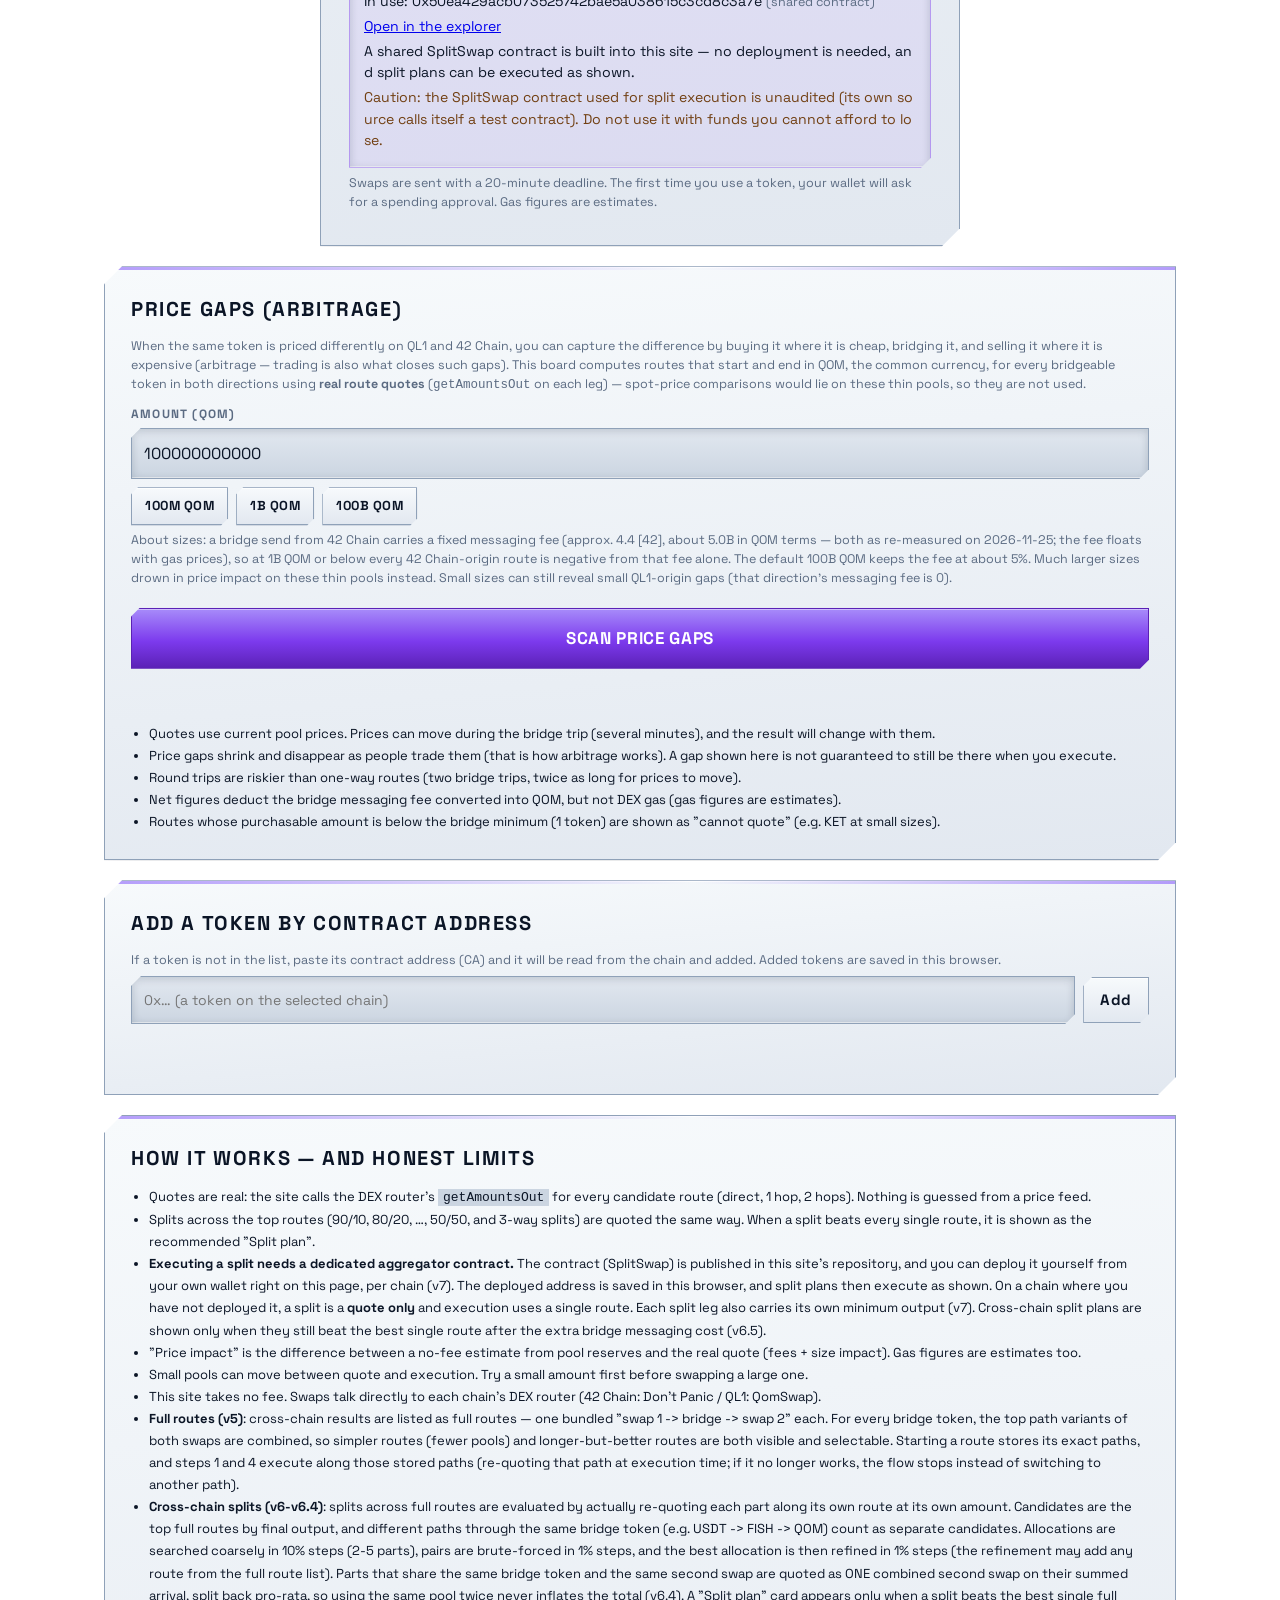
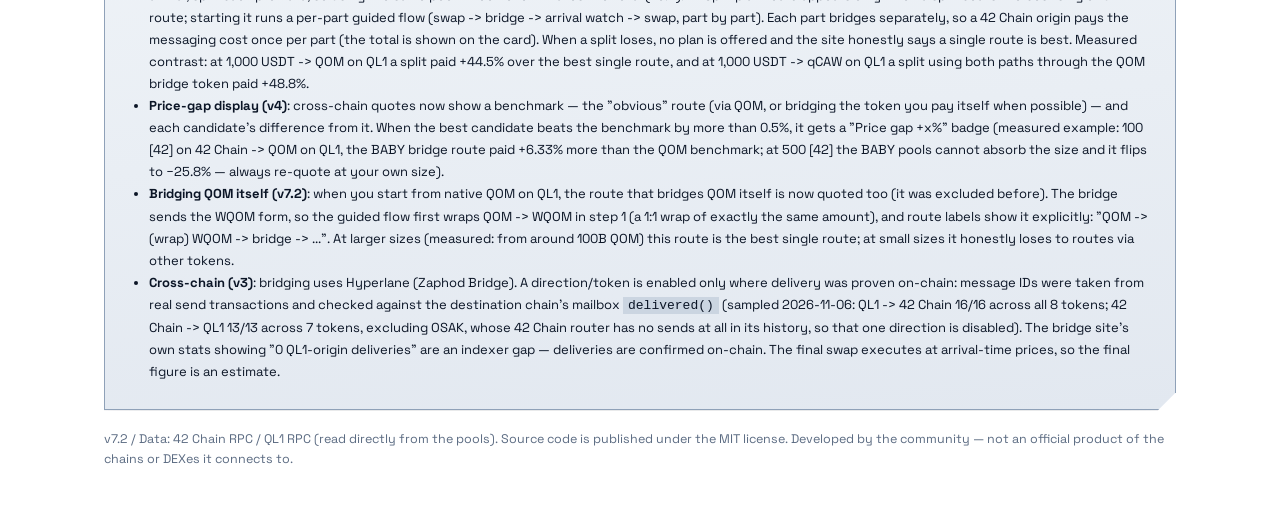
==== commit 98f34f48: "Fix desktop layout: arbitrage panel spans full row (was left half-column, looked shifted left) In th" ====
--- a/docs/en.html
+++ b/docs/en.html
@@ -9,7 +9,7 @@
 <link rel="preconnect" href="https://fonts.googleapis.com">
 <link rel="preconnect" href="https://fonts.gstatic.com" crossorigin>
 <link href="https://fonts.googleapis.com/css2?family=Space+Grotesk:wght@500;600;700&family=Zen+Kaku+Gothic+New:wght@500;700;900&display=swap" rel="stylesheet">
-<link rel="stylesheet" href="style.css?v=10">
+<link rel="stylesheet" href="style.css?v=11">
 </head>
 <body>
 <header>
--- a/docs/style.css
+++ b/docs/style.css
@@ -264,11 +264,13 @@
   #swapPanel { grid-column: 1 / -1; justify-self: center; width: 100%; max-width: 640px; padding: 28px; }
   /* The cross-chain flow is long and complex: explicit full-width span. */
   #crossPanel { grid-column: 1 / -1; }
-  /* Secondary panels, explicitly placed: arbitrage left, CA add right
-     (top-aligned beside it), and the how-it-works/notes panel as a
-     full-width documentation band below them. */
-  #arbPanel { grid-column: 1; }
-  #caPanel { grid-column: 2; }
+  /* Secondary panels, explicitly placed: arbitrage and CA add each
+     span the full row like the other panels (a half-width left-column
+     placement made the arbitrage panel look shifted left against the
+     page column — user report 2026-11-25), and the
+     how-it-works/notes panel is a full-width band below them. */
+  #arbPanel { grid-column: 1 / -1; }
+  #caPanel { grid-column: 1 / -1; }
   .layout > section.panel:last-of-type { grid-column: 1 / -1; }
 }
 /* 接続ダイアログ (QOM DEX と仕様統一、2026-11-25) */
